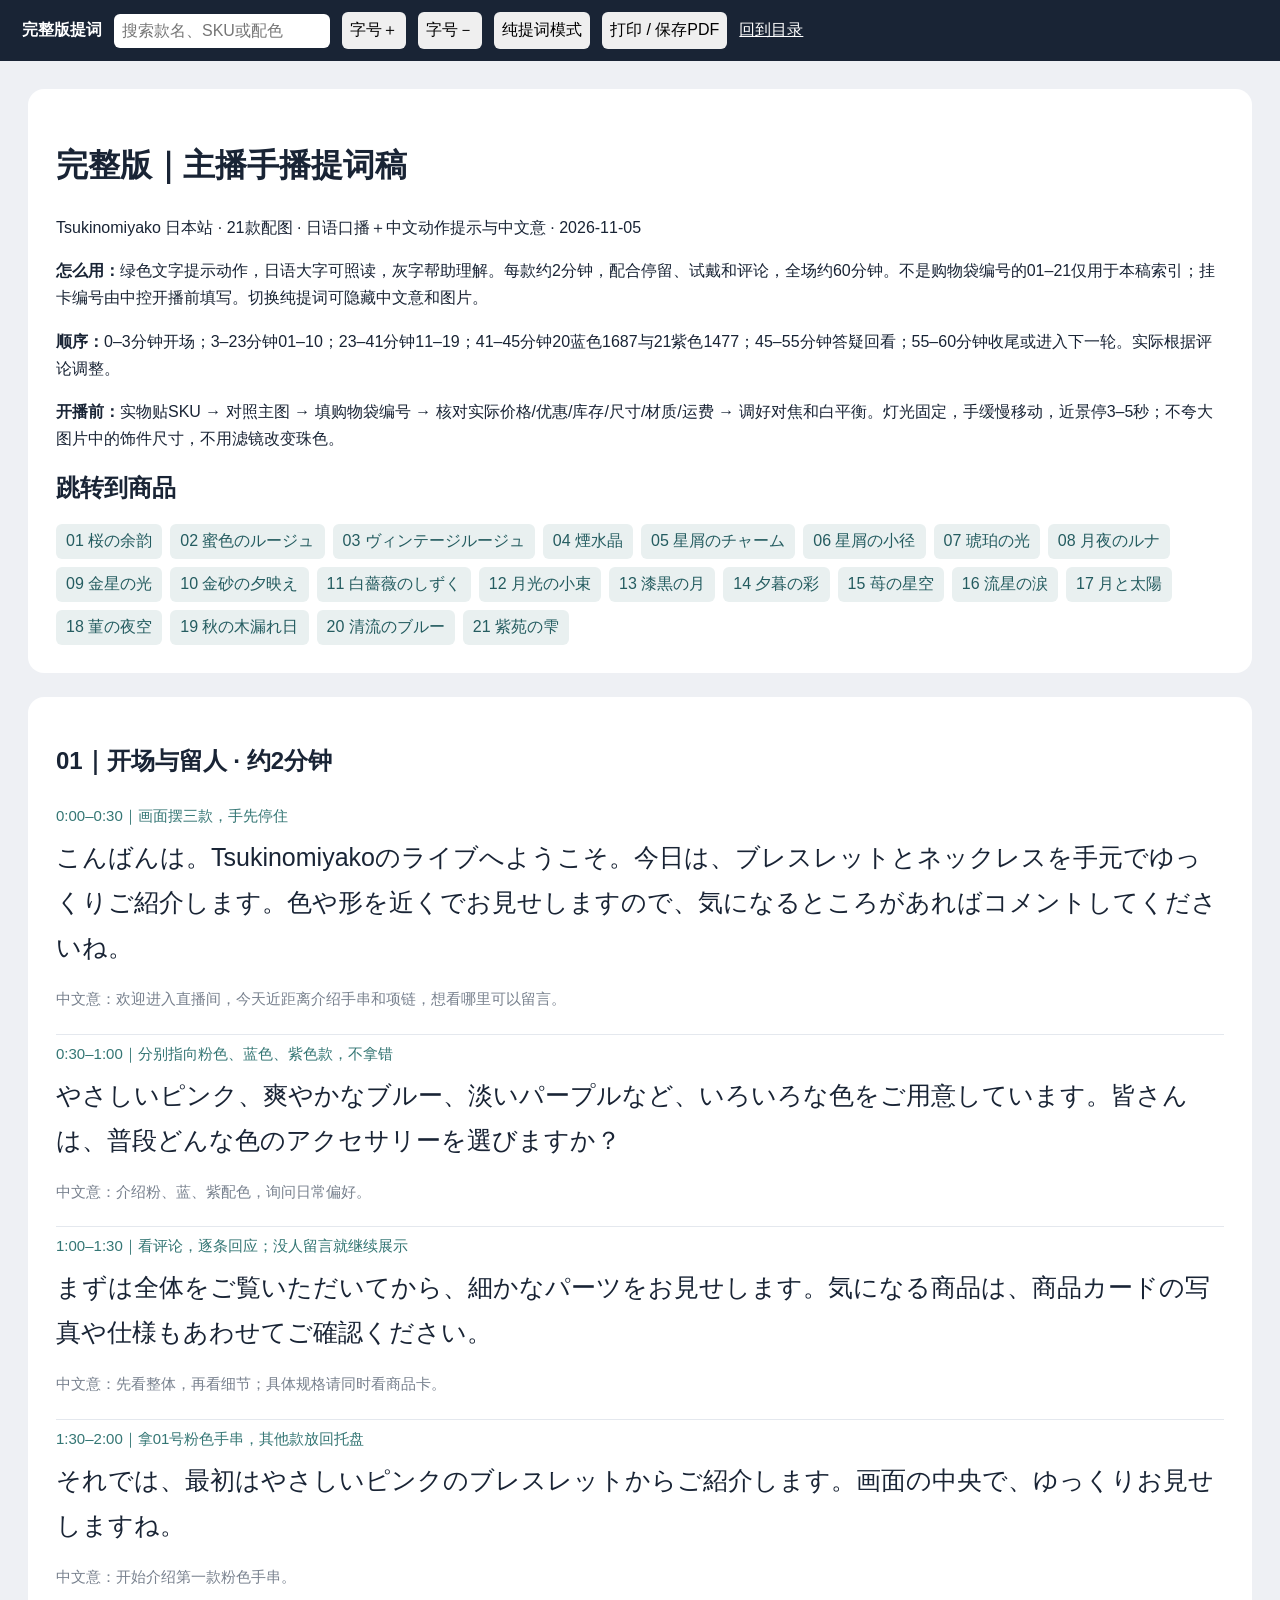
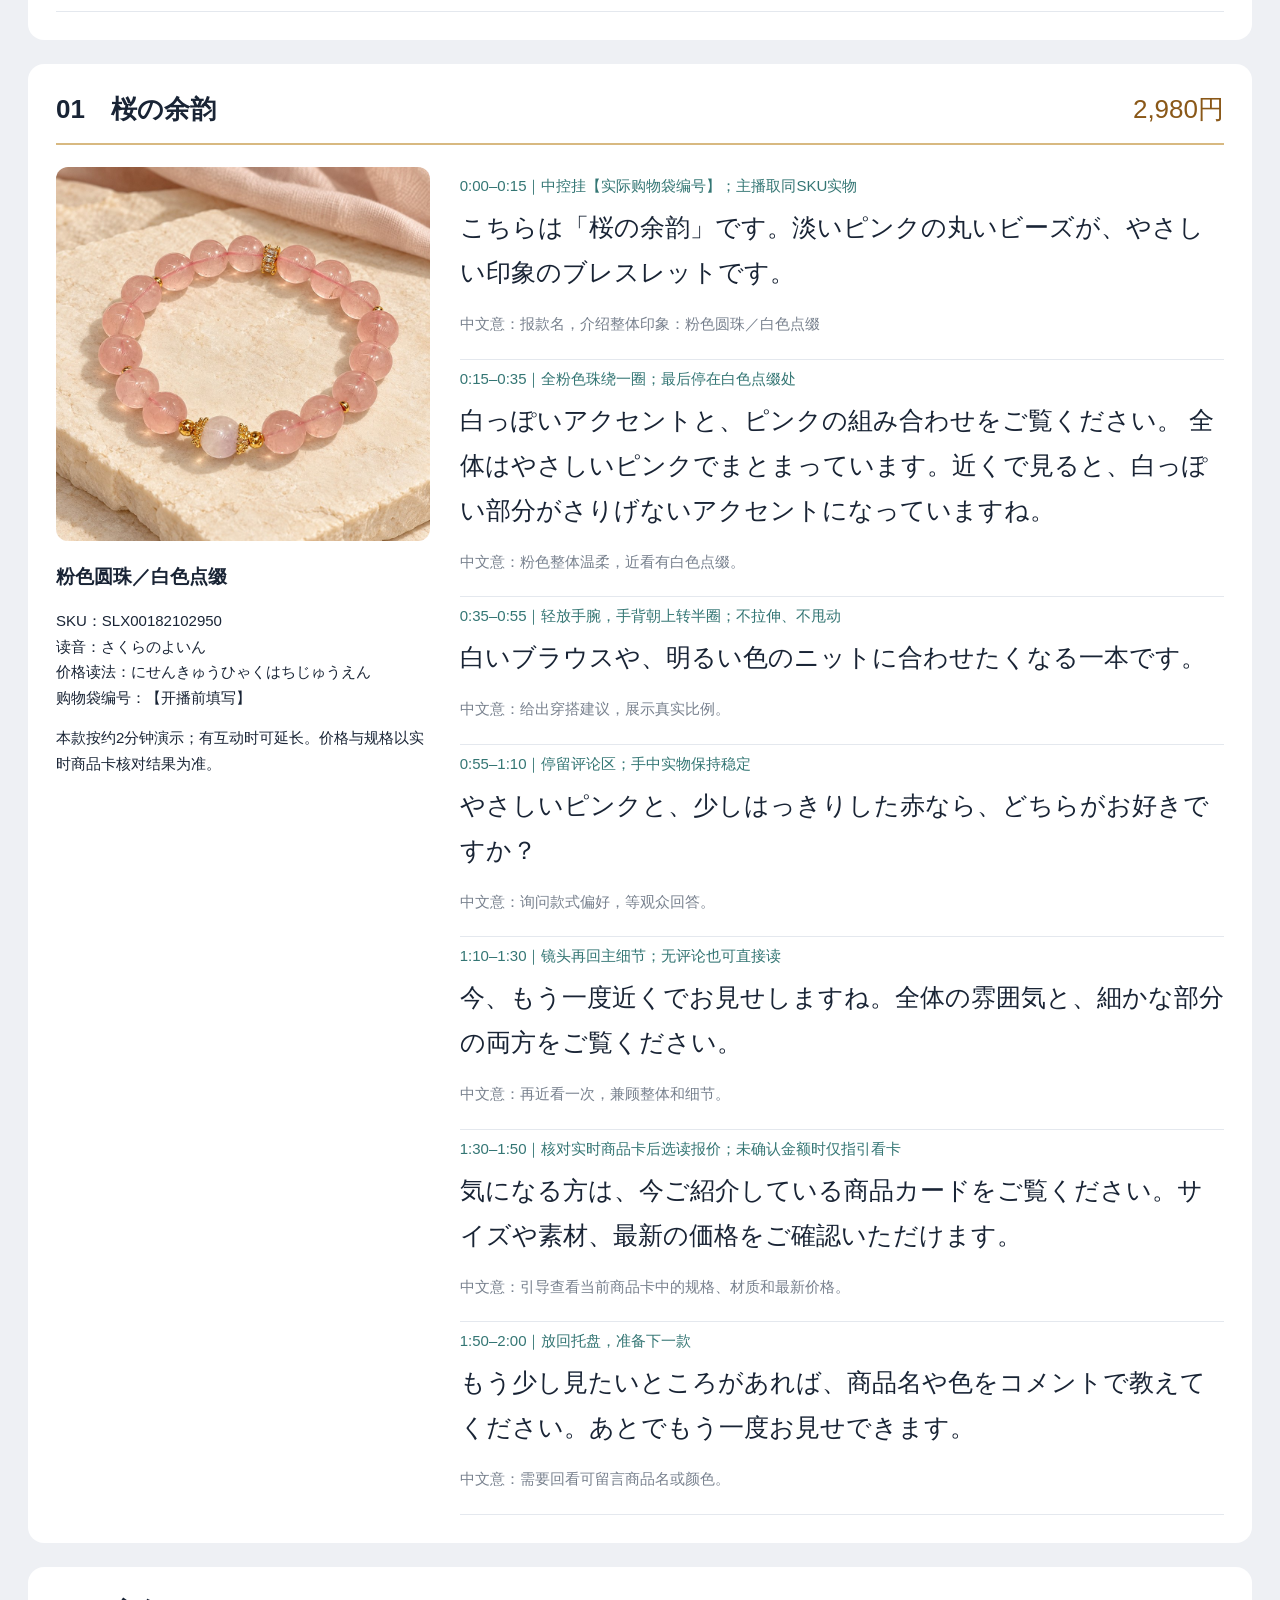
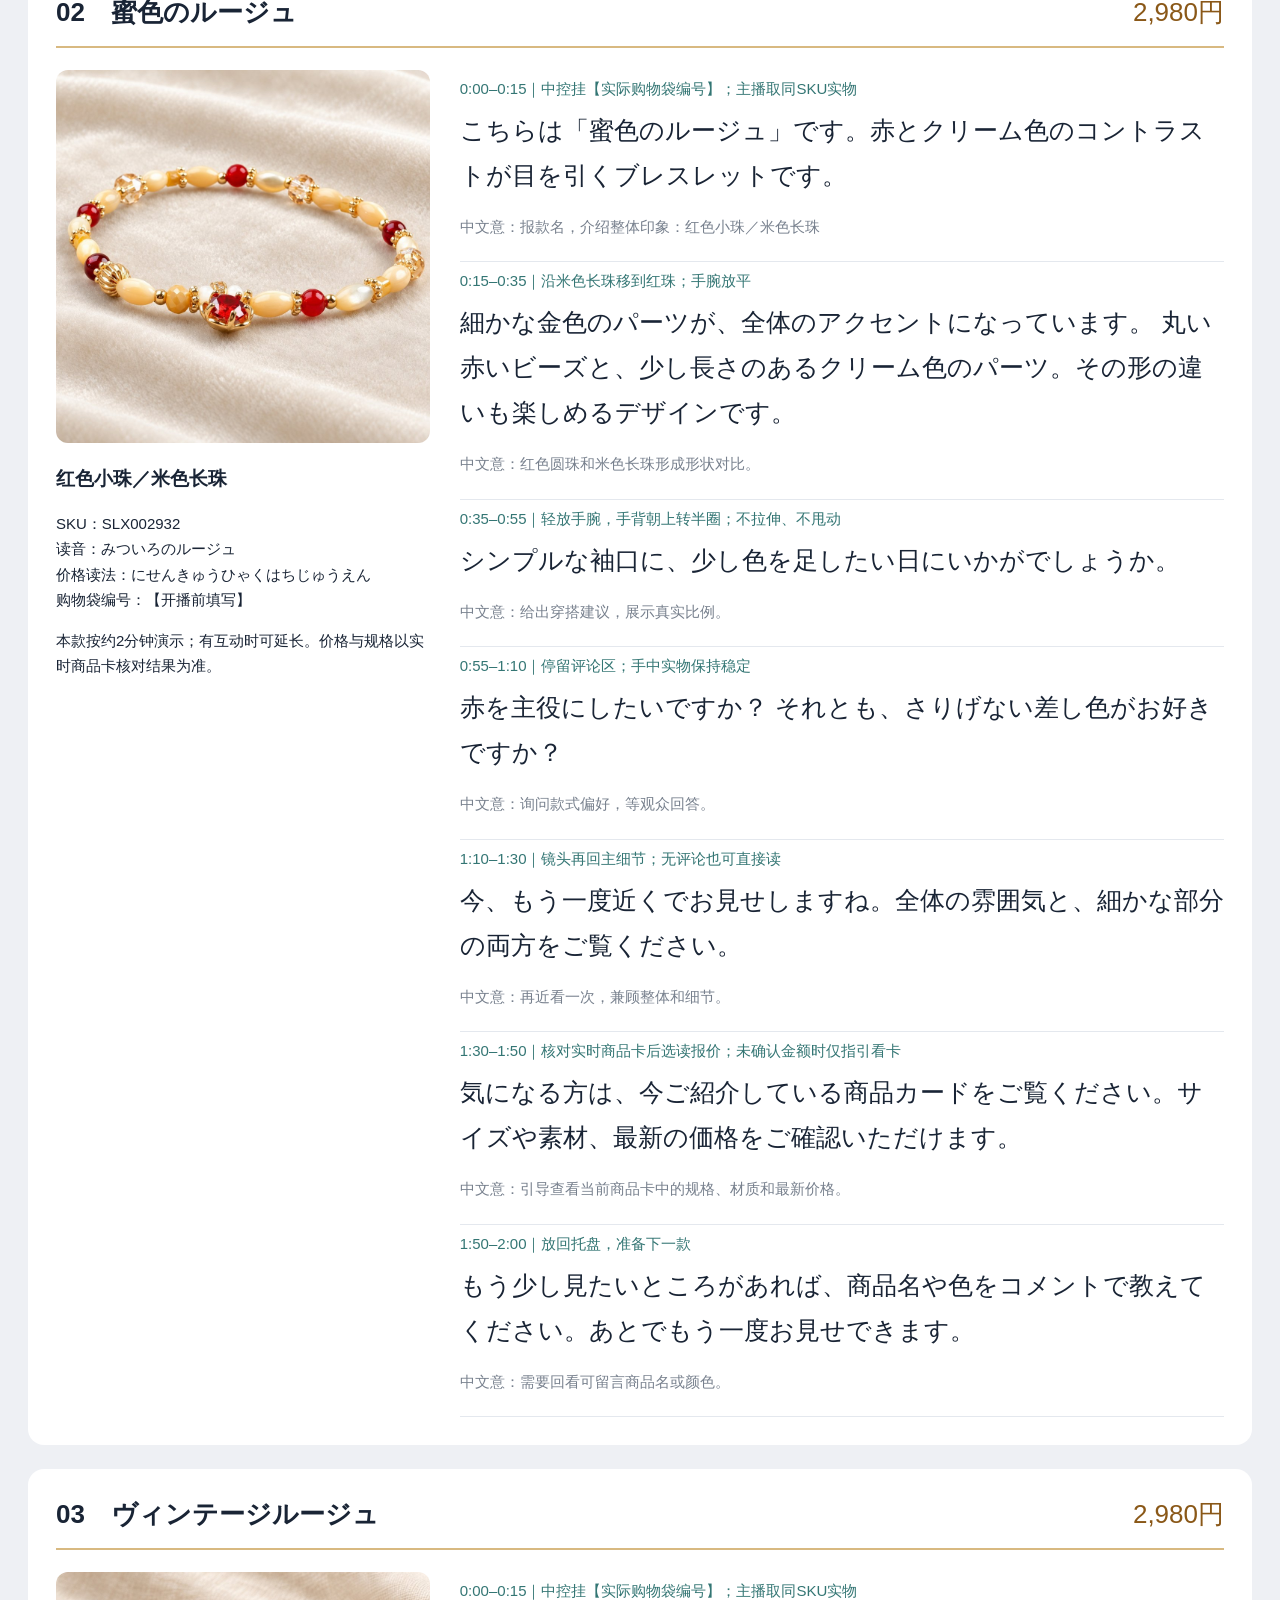
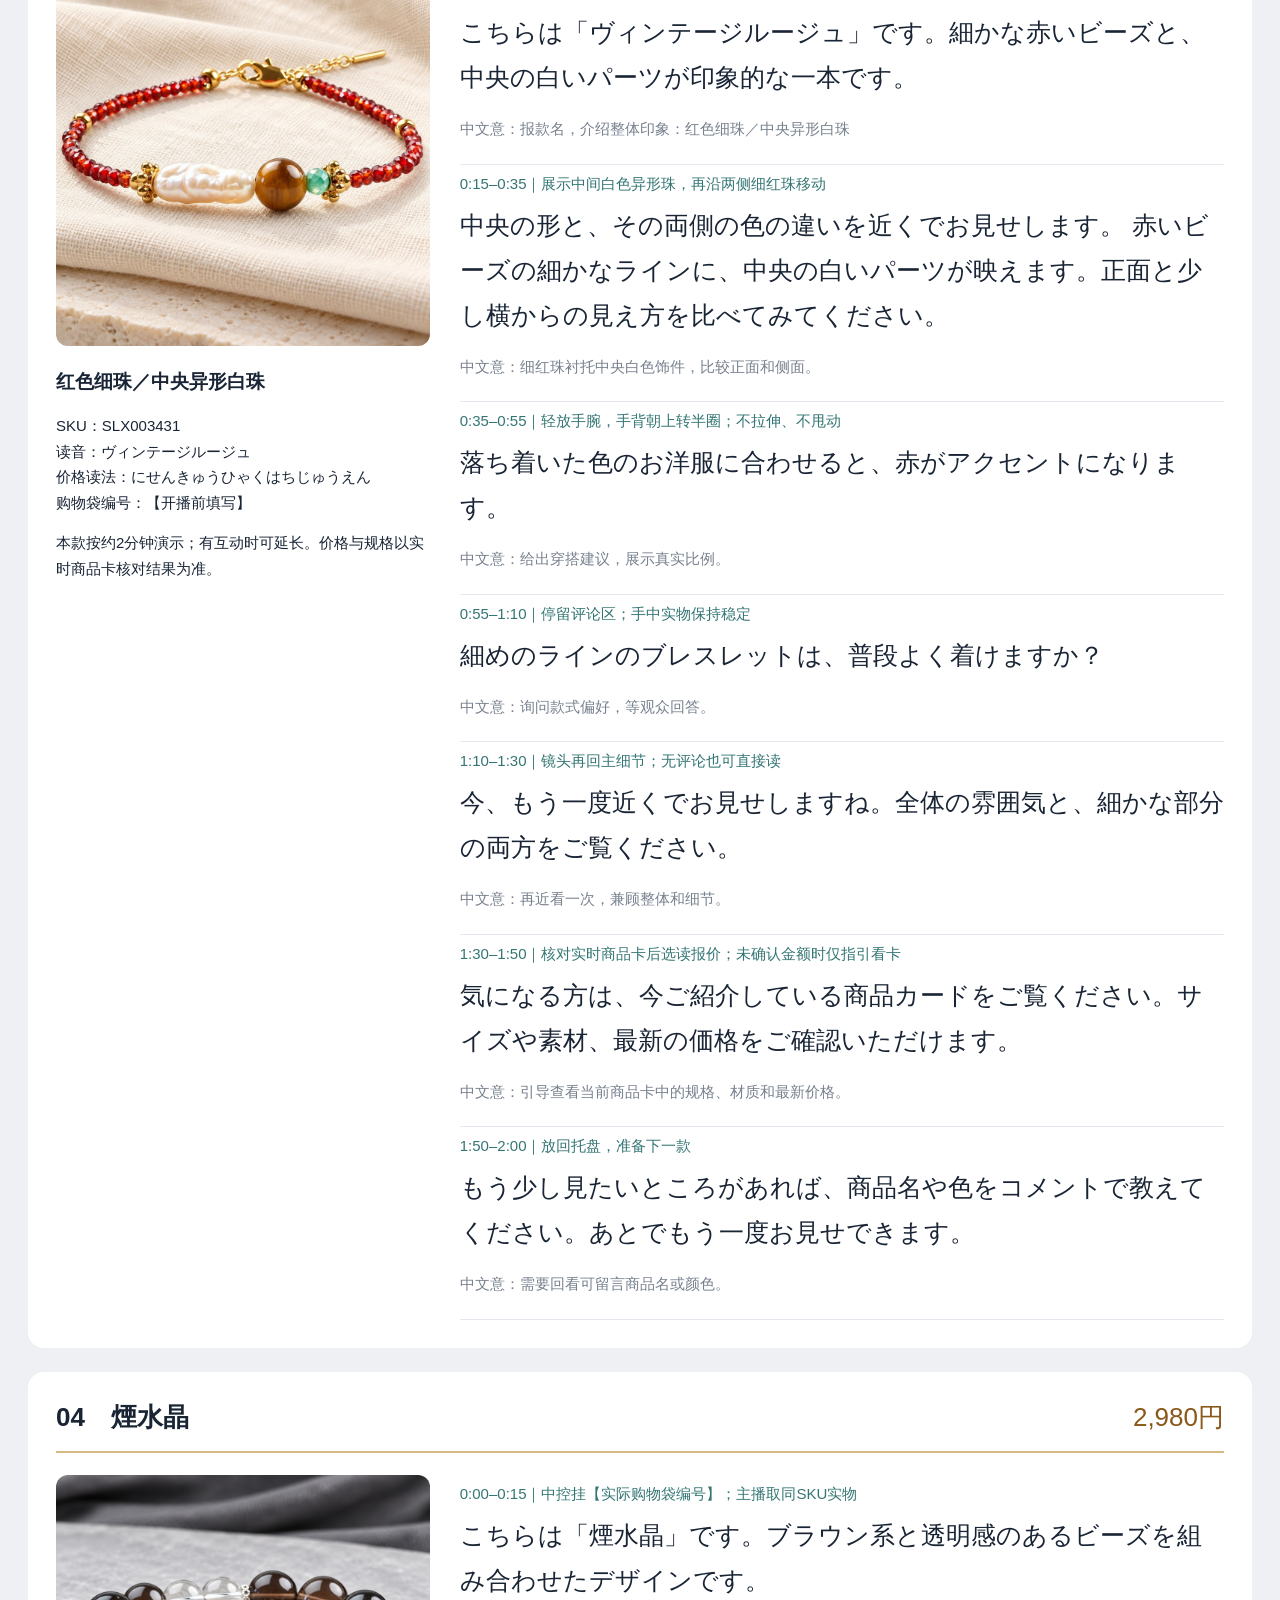
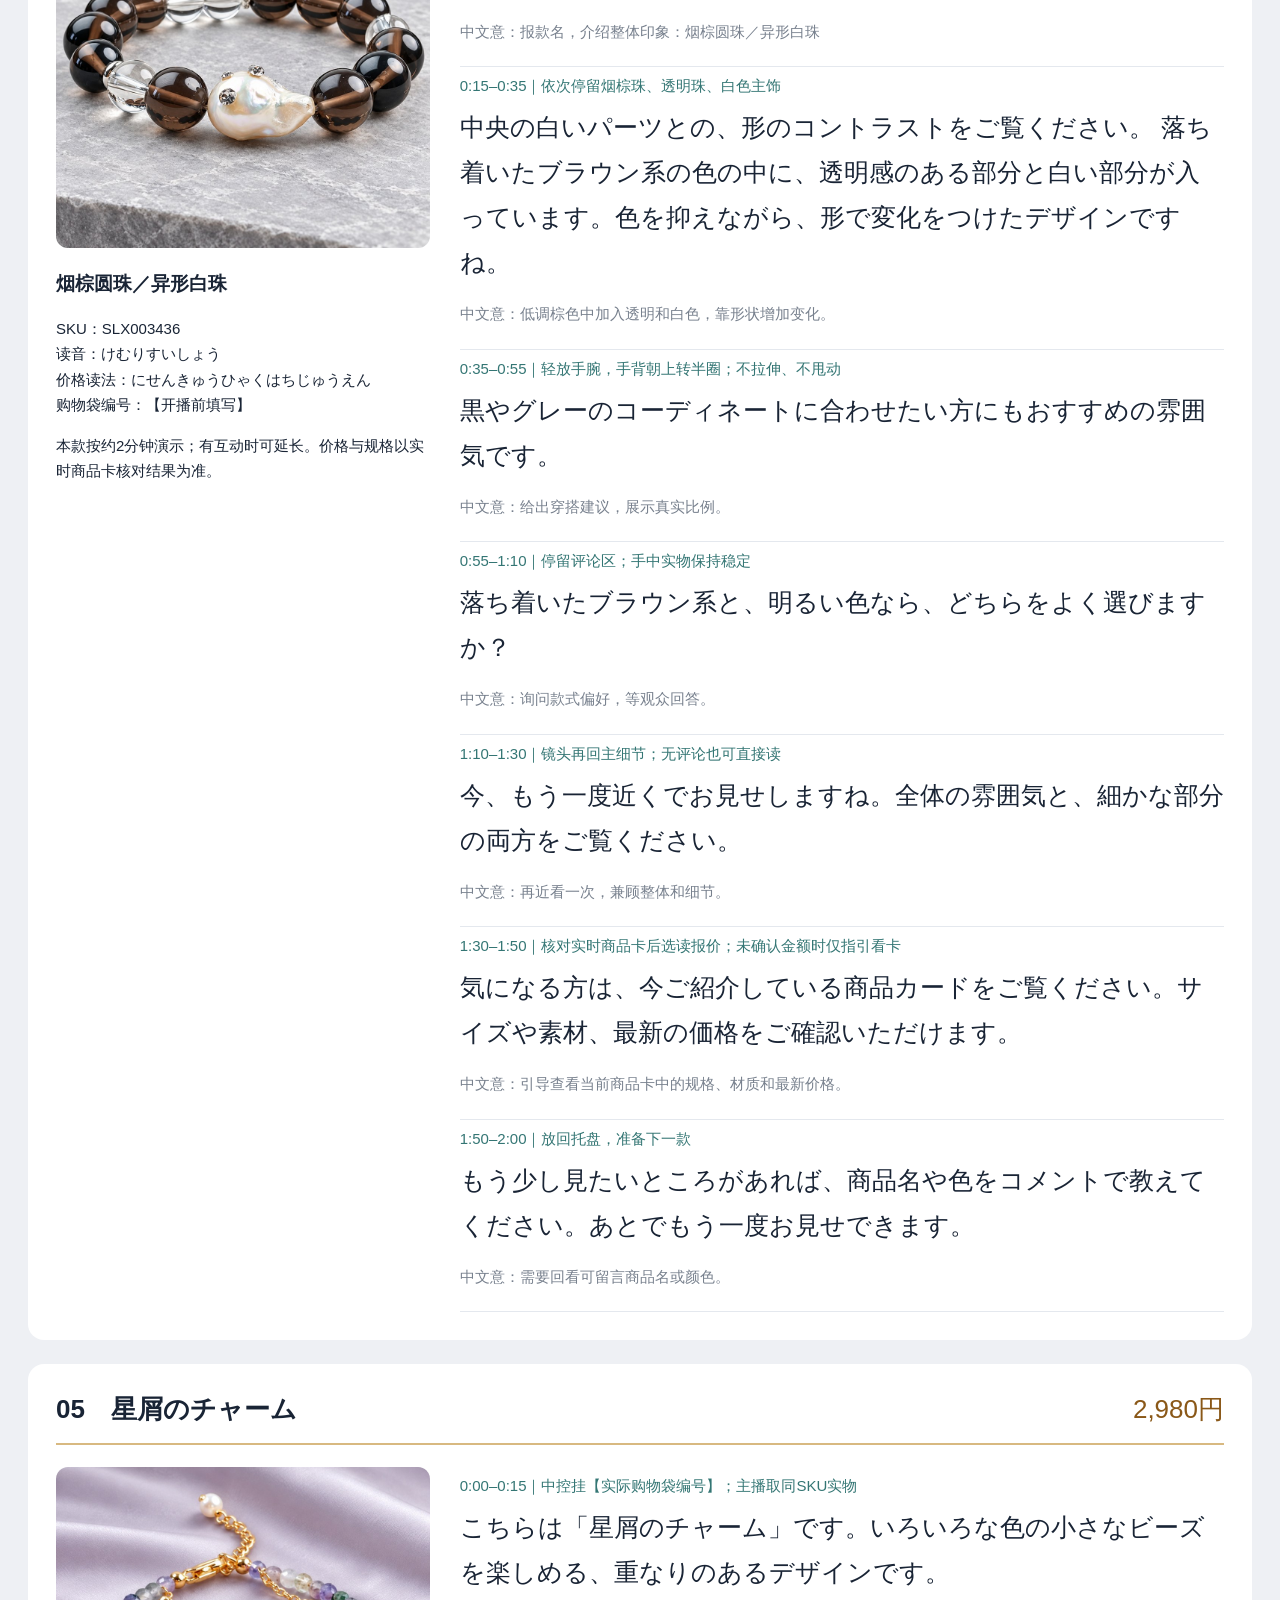
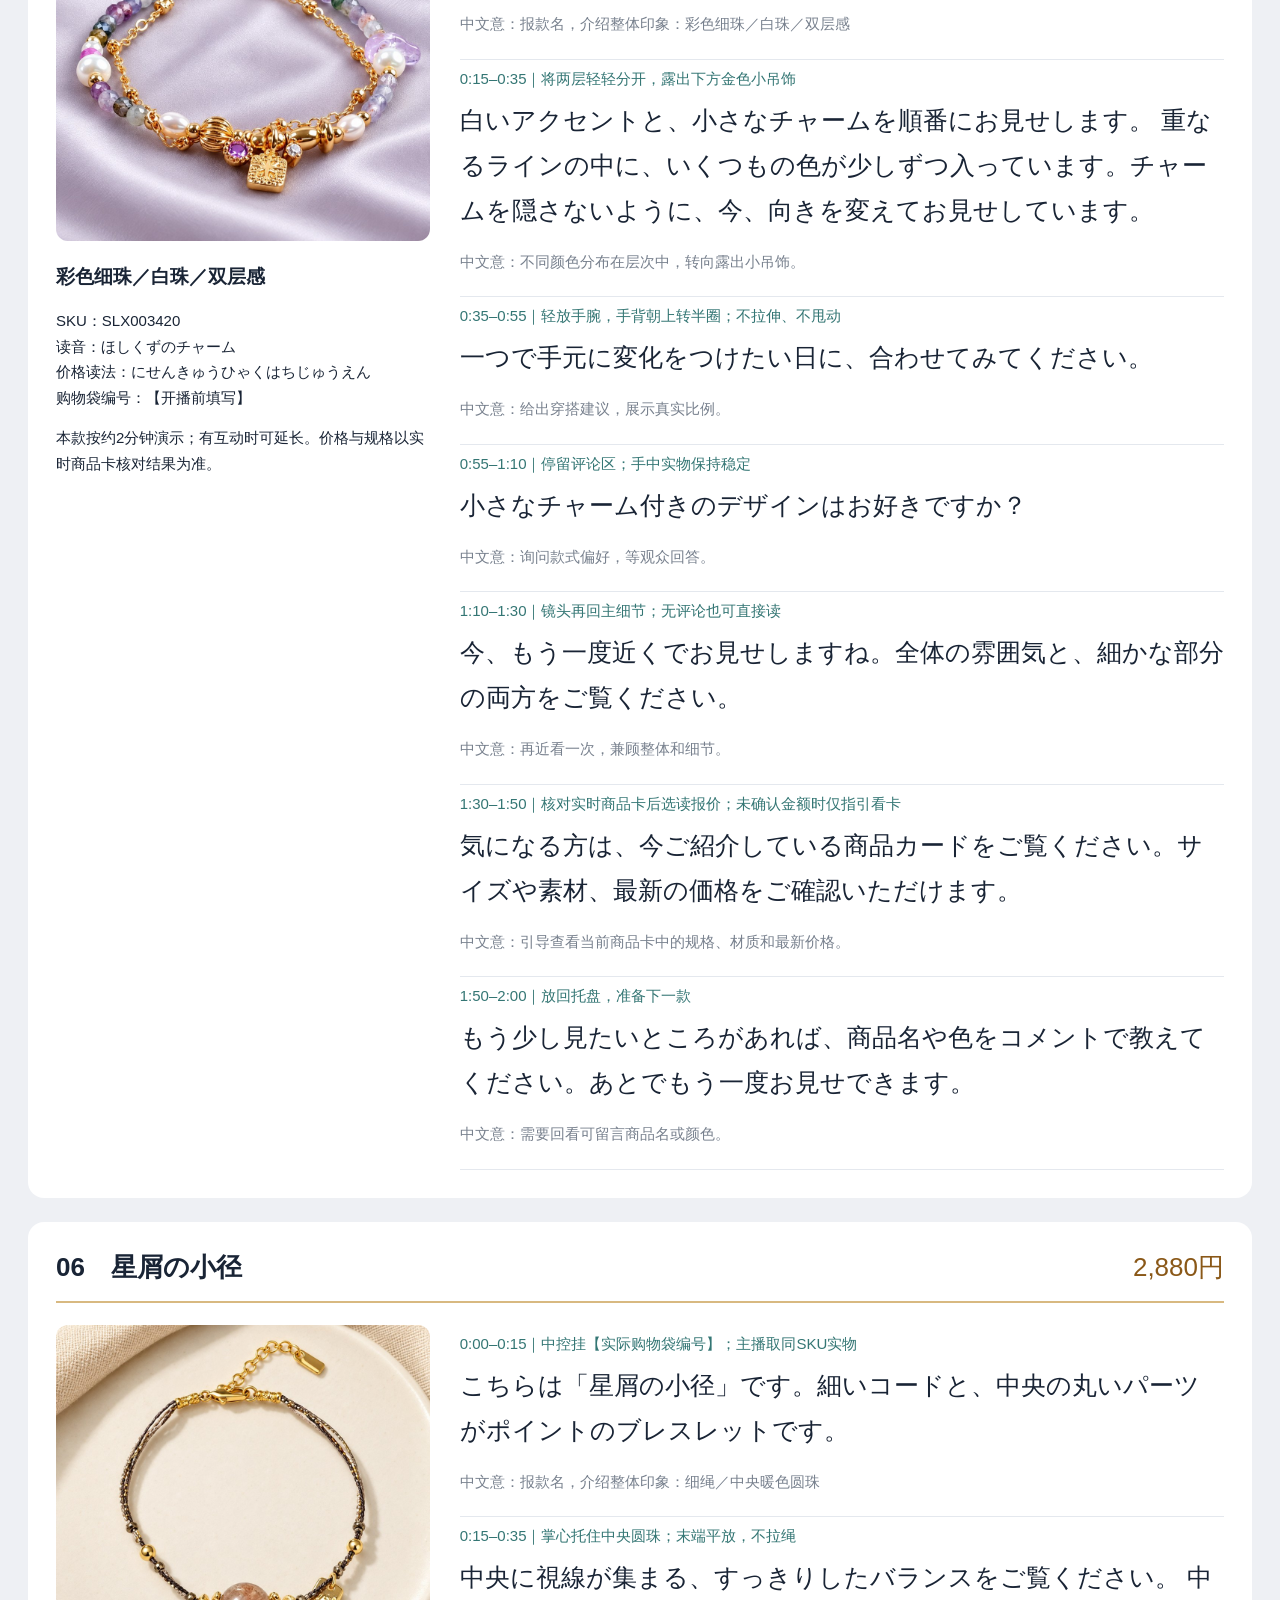
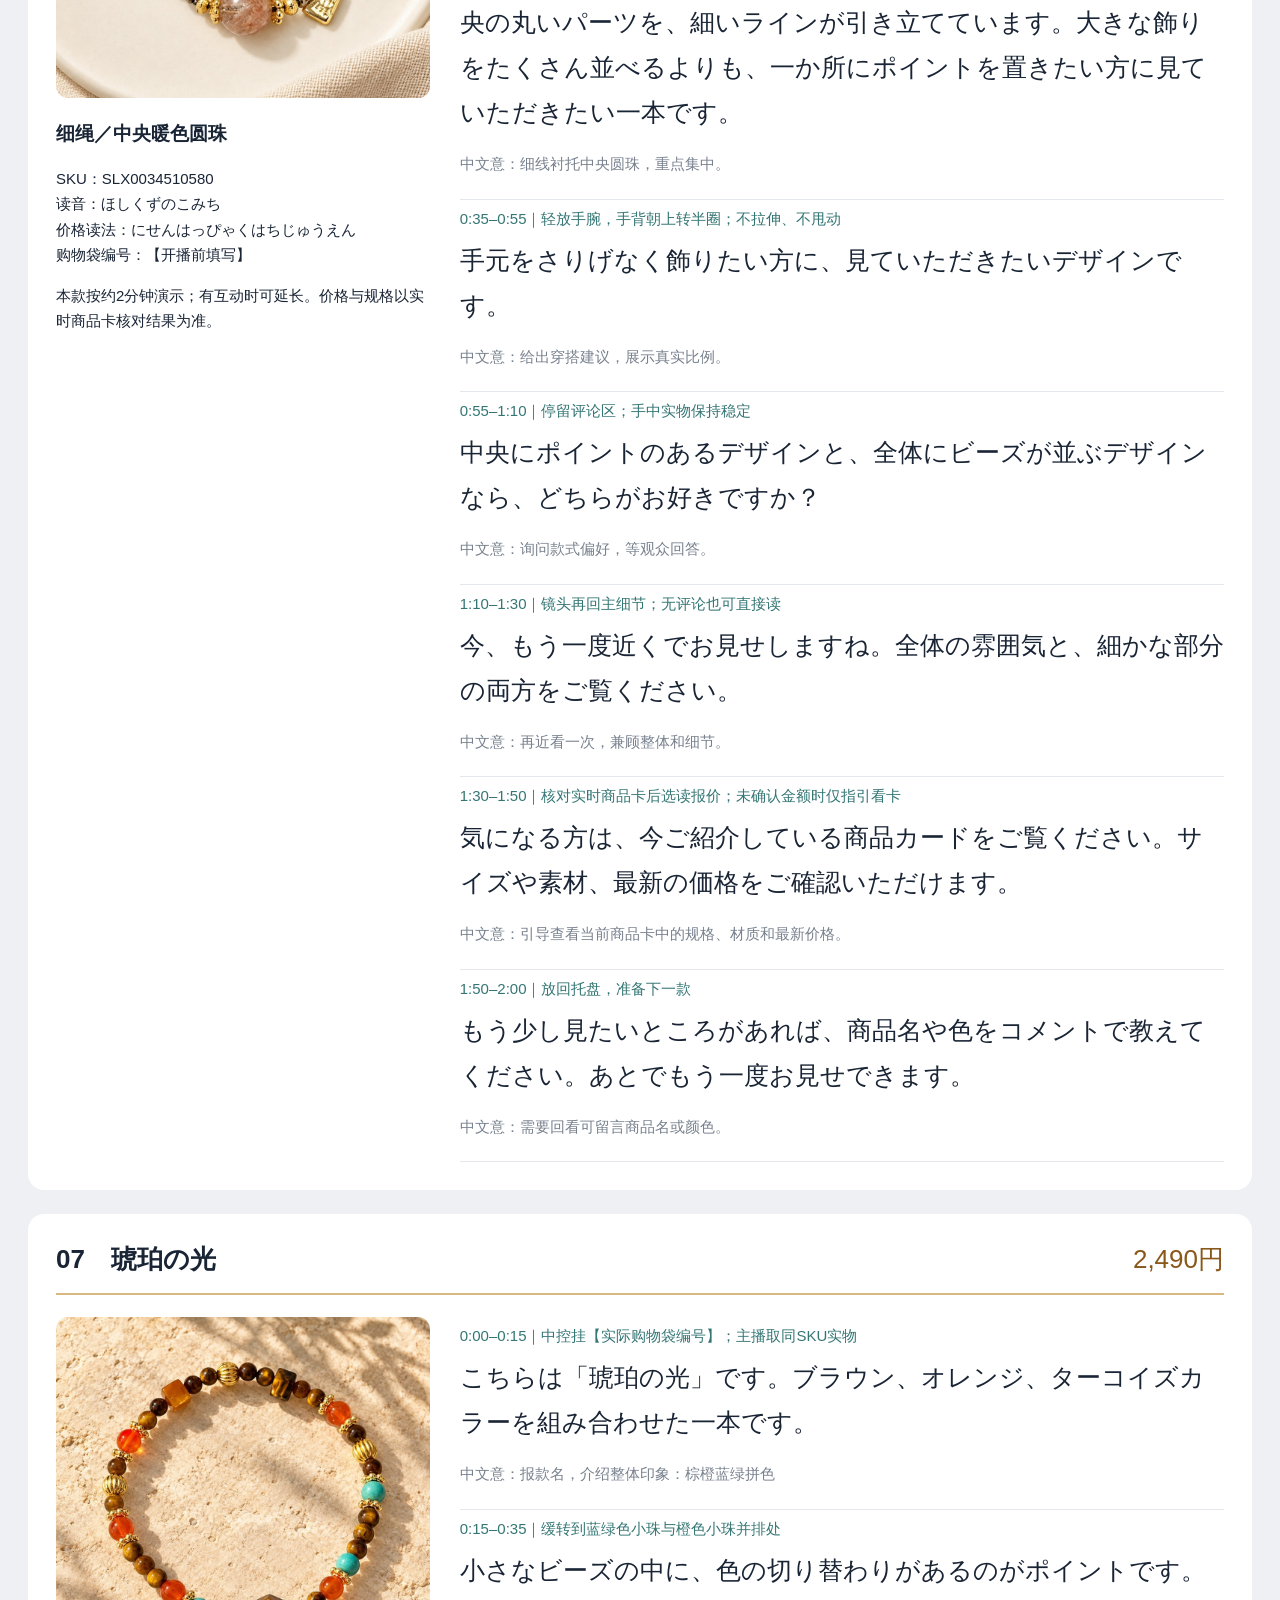
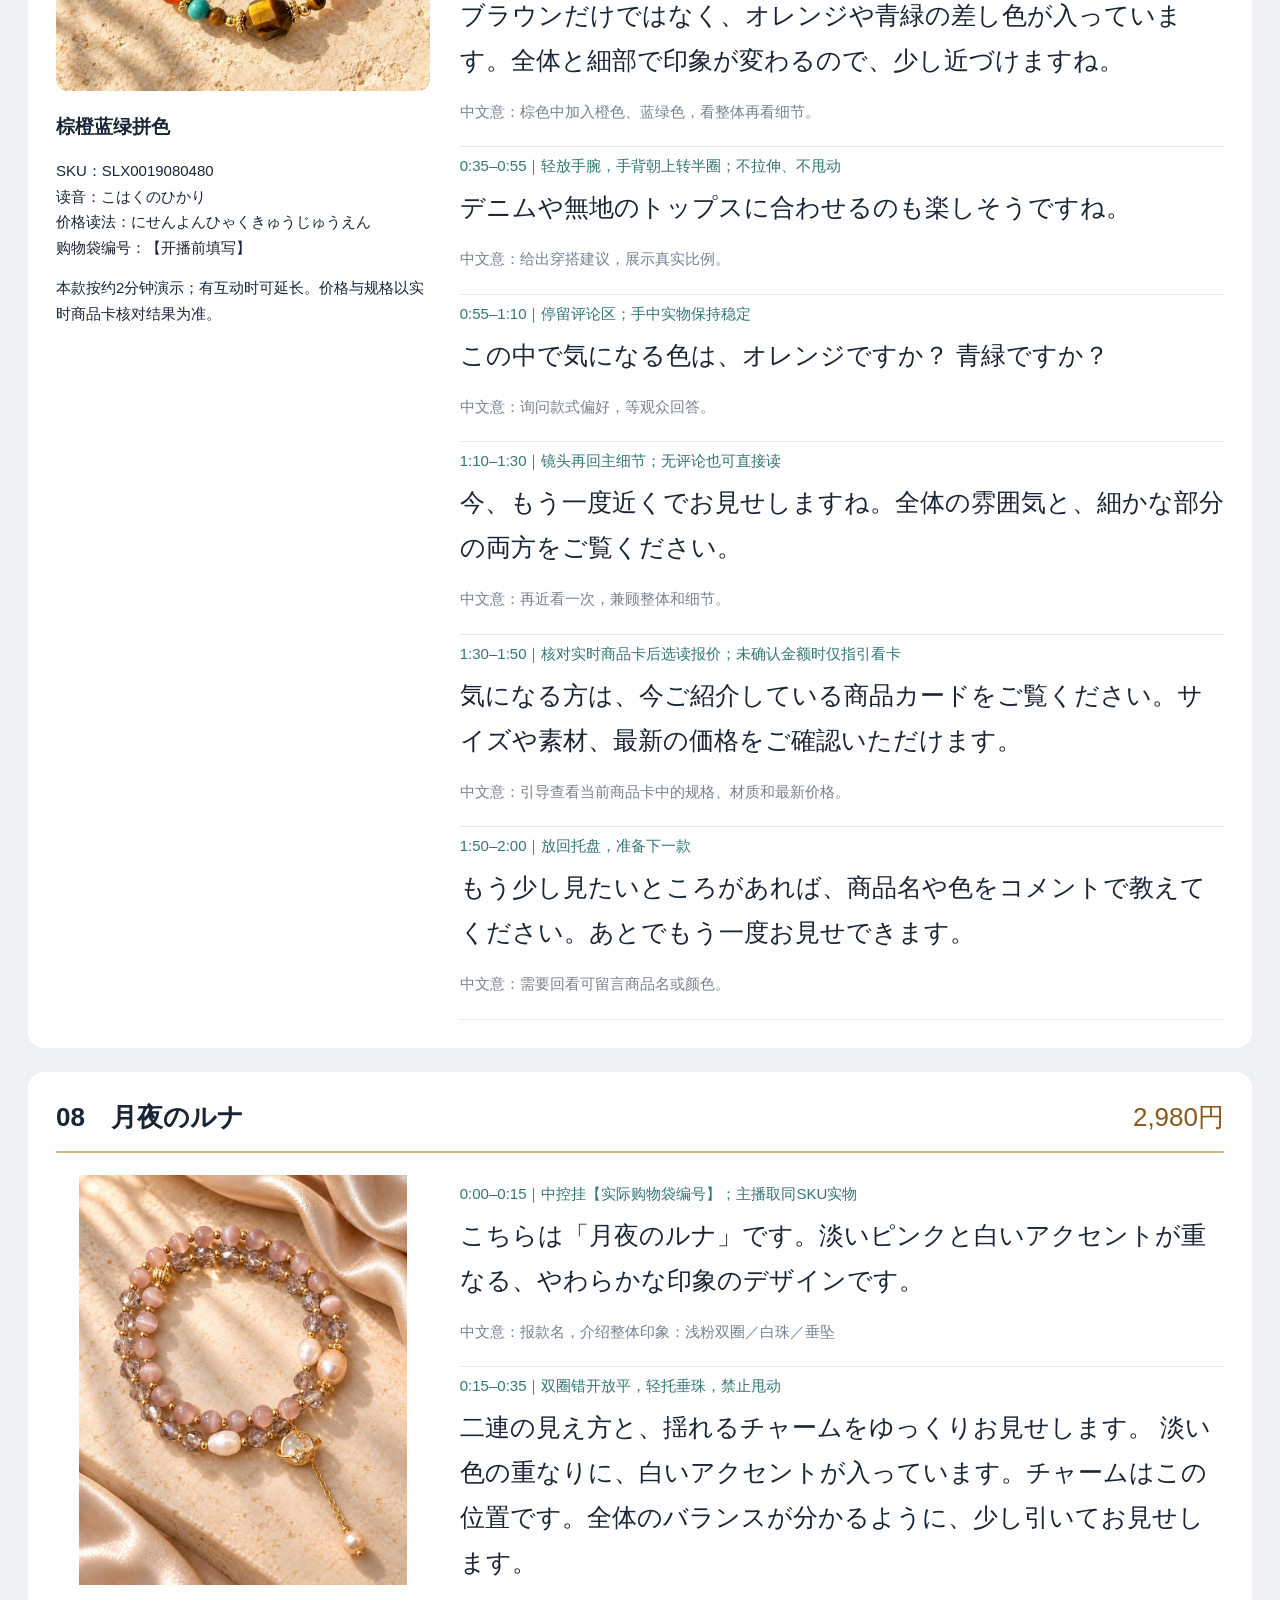
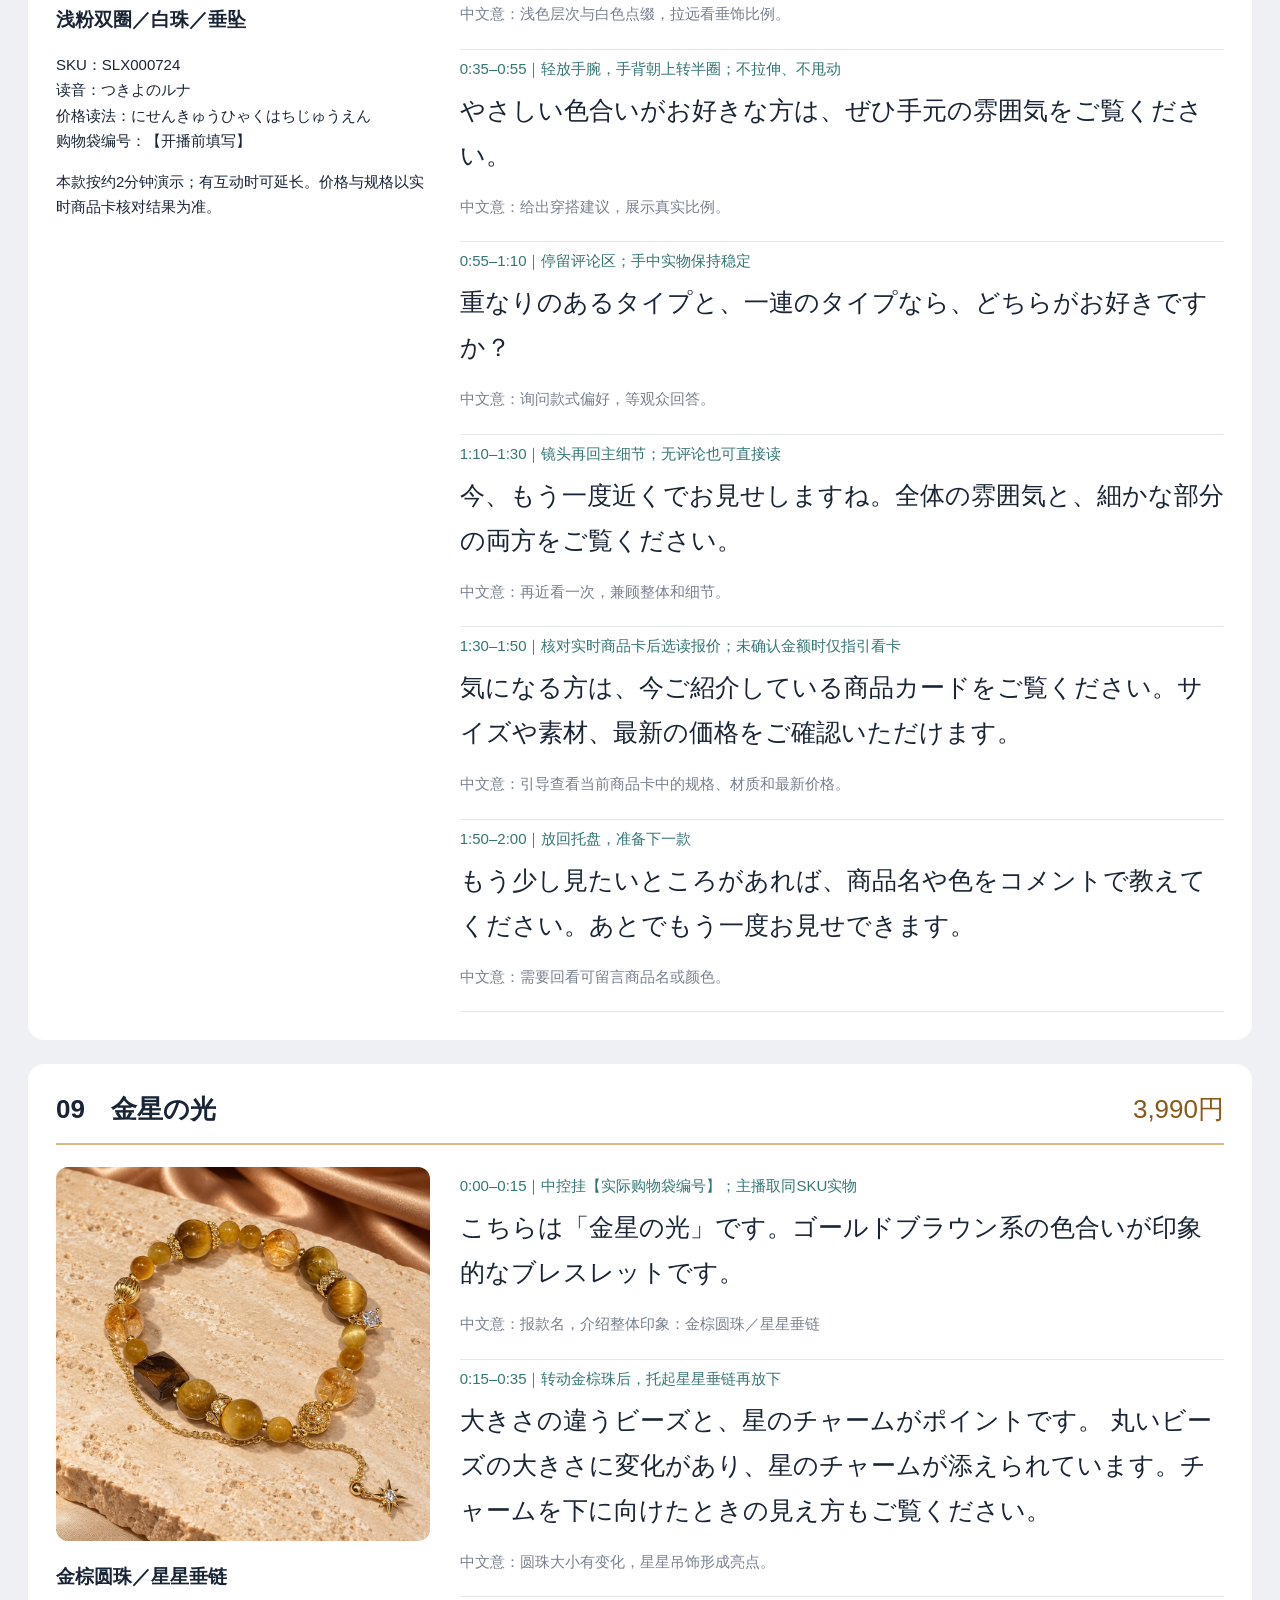
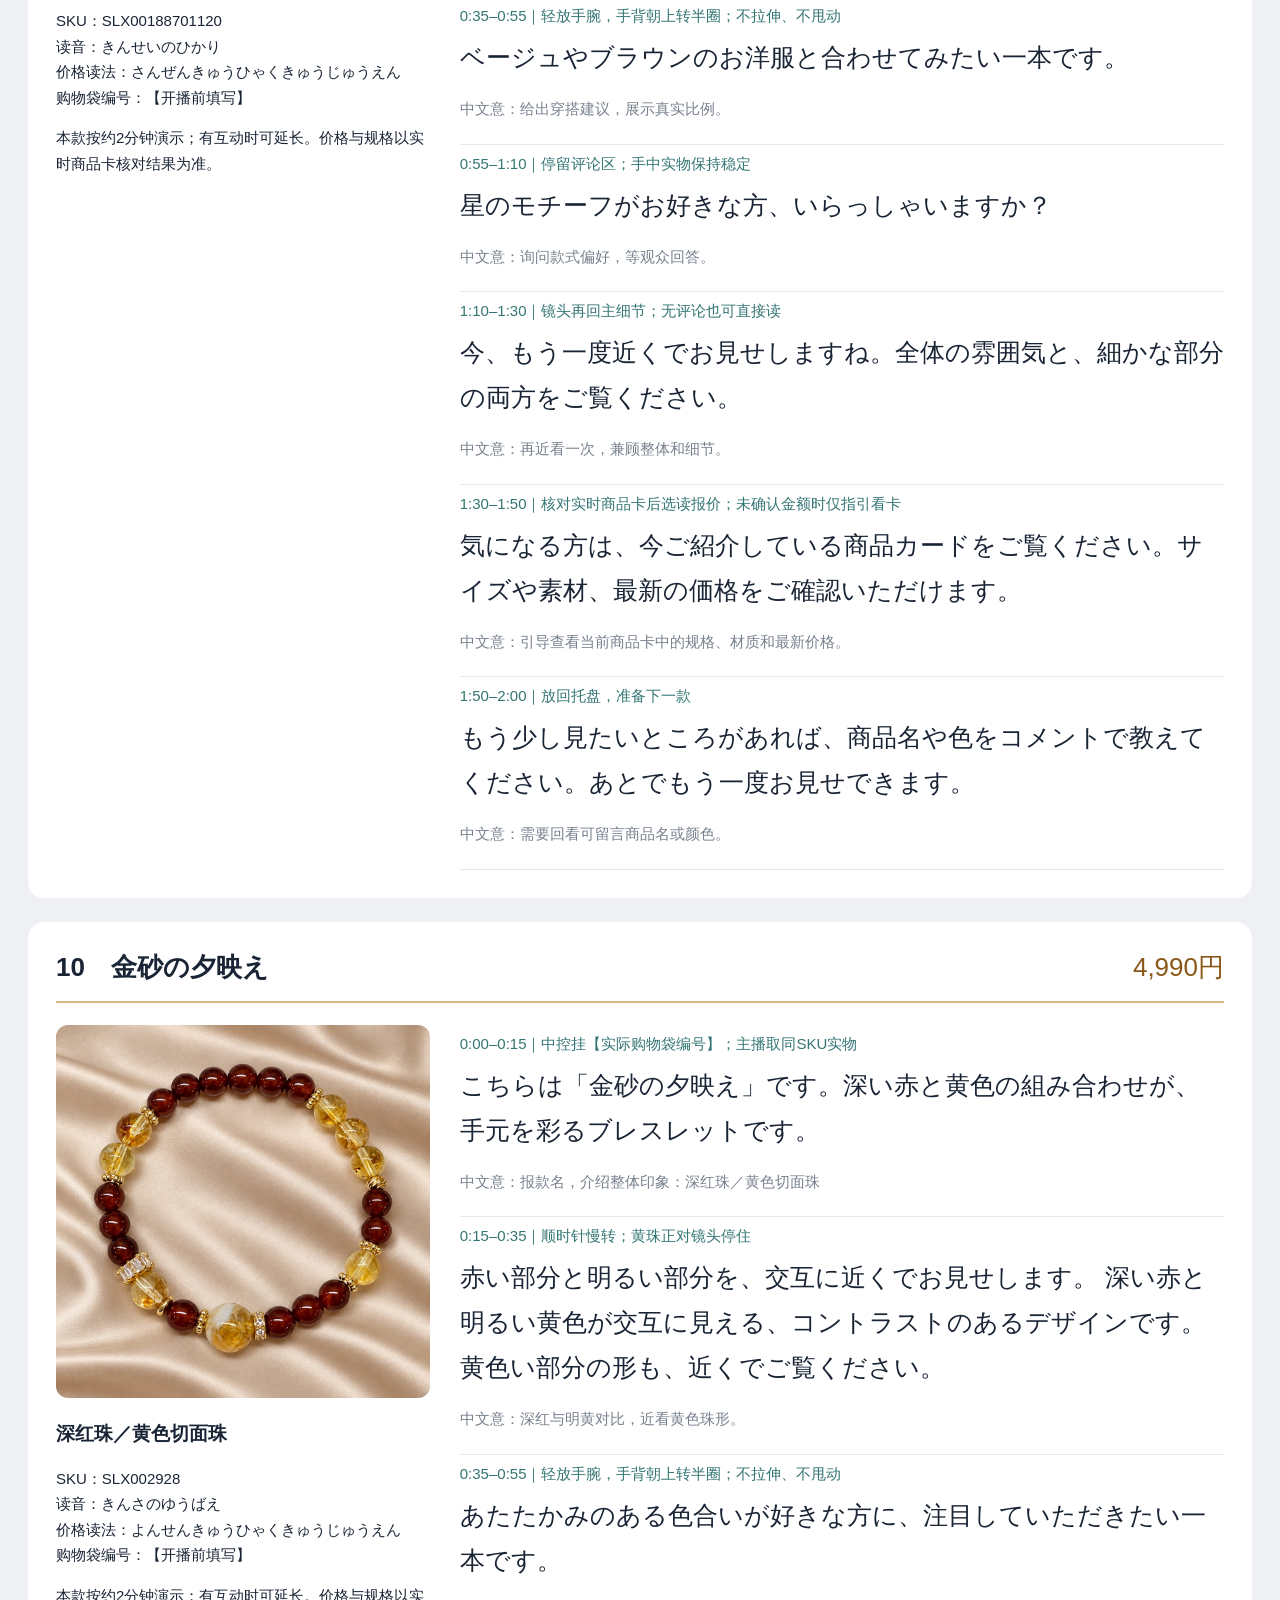
==== index.html @ fcacb20b "Publish complete livestream presenter guide" ====
<!doctype html><html lang="zh-CN"><meta charset="utf-8"><meta name="robots" content="noindex,nofollow"><meta name="viewport" content="width=device-width,initial-scale=1"><title>完整版主播手播提词稿</title><style>
*{box-sizing:border-box}html{scroll-behavior:smooth}body{margin:0;background:#eef0f4;color:#192435;font-family:"Microsoft YaHei",sans-serif}main{max-width:1320px;margin:auto;padding:28px}h1{font-size:32px}p{line-height:1.7}.top,.card{background:white;border-radius:16px;padding:28px;margin:0 0 24px}.card{scroll-margin-top:90px}header{display:flex;justify-content:space-between;gap:20px;border-bottom:2px solid #d8b981;padding-bottom:16px;font-size:26px}header span{white-space:nowrap;color:#8a5818}.layout{display:grid;grid-template-columns:32% 1fr;gap:30px;padding-top:22px}aside img{width:100%;max-height:410px;object-fit:contain;border-radius:12px}aside p{font-size:15px;overflow-wrap:anywhere}.warn{background:#fff1d7;padding:12px;border-radius:8px}.beat{border-bottom:1px solid #e4e8ee;padding:10px 0}.beat small{color:#347674;font-size:15px}.beat p{font-family:"Yu Gothic","Meiryo",sans-serif;font-size:var(--size,25px);line-height:1.8;margin:9px 0 16px}.toolbar{position:sticky;top:0;z-index:2;background:#192435;color:white;padding:12px 22px;display:flex;gap:12px;align-items:center;flex-wrap:wrap}input,button,select{font-size:16px;padding:8px;border:0;border-radius:6px}nav{display:flex;gap:8px;flex-wrap:wrap}nav a{background:#e9f0f0;color:#245c60;padding:7px 10px;text-decoration:none;border-radius:6px}.missing{background:#fff1d7;padding:70px 20px;text-align:center;font-size:24px}.hide{display:none}.focus aside{display:none}.focus .layout{grid-template-columns:1fr}.focus .beat small{font-size:17px}@media(max-width:750px){main{padding:12px}.layout{grid-template-columns:1fr}aside img{max-height:260px}header{font-size:21px}.top,.card{padding:18px}}@media print{.toolbar,nav{display:none}.card{break-before:page;border-radius:0;padding:0}.layout{grid-template-columns:30% 1fr}.beat p{font-size:16px}.beat small{font-size:11px}body{background:white}.top{break-after:page}.card{break-inside:avoid}main{padding:0}.warn{font-size:11px}header{font-size:22px}}
 .cn{font-size:15px;color:#78818e;line-height:1.7;margin:0 0 12px}.focus .cn{display:none}.focus .beat small{font-size:16px}.card{scroll-margin-top:100px}@media print{.card{break-inside:auto}.beat{break-inside:avoid}.cn{font-size:10px}aside img{max-height:260px}}</style><div class="toolbar"><strong>完整版提词</strong><input id="find" placeholder="搜索款名、SKU或配色"><button onclick="resize(2)">字号＋</button><button onclick="resize(-2)">字号－</button><button onclick="document.body.classList.toggle('focus')">纯提词模式</button><button onclick="window.print()">打印 / 保存PDF</button><a href="#intro" style="color:white">回到目录</a></div><main><section class="top" id="intro"><h1>完整版｜主播手播提词稿</h1><p>Tsukinomiyako 日本站 · 21款配图 · 日语口播＋中文动作提示与中文意 · 2026-11-05</p><p><b>怎么用：</b>绿色文字提示动作，日语大字可照读，灰字帮助理解。每款约2分钟，配合停留、试戴和评论，全场约60分钟。不是购物袋编号的01–21仅用于本稿索引；挂卡编号由中控开播前填写。切换纯提词可隐藏中文意和图片。</p><p><b>顺序：</b>0–3分钟开场；3–23分钟01–10；23–41分钟11–19；41–45分钟20蓝色1687与21紫色1477；45–55分钟答疑回看；55–60分钟收尾或进入下一轮。实际根据评论调整。</p><p><b>开播前：</b>实物贴SKU → 对照主图 → 填购物袋编号 → 核对实际价格/优惠/库存/尺寸/材质/运费 → 调好对焦和白平衡。灯光固定，手缓慢移动，近景停3–5秒；不夸大图片中的饰件尺寸，不用滤镜改变珠色。</p><h2>跳转到商品</h2><nav><a href="#p1">01 桜の余韵</a><a href="#p2">02 蜜色のルージュ</a><a href="#p3">03 ヴィンテージルージュ</a><a href="#p4">04 煙水晶</a><a href="#p5">05 星屑のチャーム</a><a href="#p6">06 星屑の小径</a><a href="#p7">07 琥珀の光</a><a href="#p8">08 月夜のルナ</a><a href="#p9">09 金星の光</a><a href="#p10">10 金砂の夕映え</a><a href="#p11">11 白薔薇のしずく</a><a href="#p12">12 月光の小束</a><a href="#p13">13 漆黒の月</a><a href="#p14">14 夕暮の彩</a><a href="#p15">15 苺の星空</a><a href="#p16">16 流星の涙</a><a href="#p17">17 月と太陽</a><a href="#p18">18 菫の夜空</a><a href="#p19">19 秋の木漏れ日</a><a href="#p20">20 清流のブルー</a><a href="#p21">21 紫苑の雫</a></nav></section><section class="top"><h2>01｜开场与留人 · 约2分钟</h2><div class="beat"><small>0:00–0:30｜画面摆三款，手先停住</small><p lang="ja">こんばんは。Tsukinomiyakoのライブへようこそ。今日は、ブレスレットとネックレスを手元でゆっくりご紹介します。色や形を近くでお見せしますので、気になるところがあればコメントしてくださいね。</p><div class="cn">中文意：欢迎进入直播间，今天近距离介绍手串和项链，想看哪里可以留言。</div></div><div class="beat"><small>0:30–1:00｜分别指向粉色、蓝色、紫色款，不拿错</small><p lang="ja">やさしいピンク、爽やかなブルー、淡いパープルなど、いろいろな色をご用意しています。皆さんは、普段どんな色のアクセサリーを選びますか？</p><div class="cn">中文意：介绍粉、蓝、紫配色，询问日常偏好。</div></div><div class="beat"><small>1:00–1:30｜看评论，逐条回应；没人留言就继续展示</small><p lang="ja">まずは全体をご覧いただいてから、細かなパーツをお見せします。気になる商品は、商品カードの写真や仕様もあわせてご確認ください。</p><div class="cn">中文意：先看整体，再看细节；具体规格请同时看商品卡。</div></div><div class="beat"><small>1:30–2:00｜拿01号粉色手串，其他款放回托盘</small><p lang="ja">それでは、最初はやさしいピンクのブレスレットからご紹介します。画面の中央で、ゆっくりお見せしますね。</p><div class="cn">中文意：开始介绍第一款粉色手串。</div></div></section><section class="card" id="p1" data-key="SLX00182102950桜の余韵粉色圆珠／白色点缀"><header><b>01　桜の余韵</b><span>2,980円</span></header><div class="layout"><aside><img src="[data-uri]" alt="粉色圆珠／白色点缀"><h3>粉色圆珠／白色点缀</h3><p>SKU：SLX00182102950<br>读音：さくらのよいん<br>价格读法：にせんきゅうひゃくはちじゅうえん<br>购物袋编号：【开播前填写】</p><p>本款按约2分钟演示；有互动时可延长。价格与规格以实时商品卡核对结果为准。</p></aside><article><div class="beat"><small>0:00–0:15｜中控挂【实际购物袋编号】；主播取同SKU实物</small><p lang="ja">こちらは「桜の余韵」です。淡いピンクの丸いビーズが、やさしい印象のブレスレットです。</p><div class="cn">中文意：报款名，介绍整体印象：粉色圆珠／白色点缀</div></div><div class="beat"><small>0:15–0:35｜全粉色珠绕一圈；最后停在白色点缀处</small><p lang="ja">白っぽいアクセントと、ピンクの組み合わせをご覧ください。 全体はやさしいピンクでまとまっています。近くで見ると、白っぽい部分がさりげないアクセントになっていますね。</p><div class="cn">中文意：粉色整体温柔，近看有白色点缀。</div></div><div class="beat"><small>0:35–0:55｜轻放手腕，手背朝上转半圈；不拉伸、不甩动</small><p lang="ja">白いブラウスや、明るい色のニットに合わせたくなる一本です。</p><div class="cn">中文意：给出穿搭建议，展示真实比例。</div></div><div class="beat"><small>0:55–1:10｜停留评论区；手中实物保持稳定</small><p lang="ja">やさしいピンクと、少しはっきりした赤なら、どちらがお好きですか？</p><div class="cn">中文意：询问款式偏好，等观众回答。</div></div><div class="beat"><small>1:10–1:30｜镜头再回主细节；无评论也可直接读</small><p lang="ja">今、もう一度近くでお見せしますね。全体の雰囲気と、細かな部分の両方をご覧ください。</p><div class="cn">中文意：再近看一次，兼顾整体和细节。</div></div><div class="beat"><small>1:30–1:50｜核对实时商品卡后选读报价；未确认金额时仅指引看卡</small><p lang="ja">気になる方は、今ご紹介している商品カードをご覧ください。サイズや素材、最新の価格をご確認いただけます。</p><div class="cn">中文意：引导查看当前商品卡中的规格、材质和最新价格。</div></div><div class="beat"><small>1:50–2:00｜放回托盘，准备下一款</small><p lang="ja">もう少し見たいところがあれば、商品名や色をコメントで教えてください。あとでもう一度お見せできます。</p><div class="cn">中文意：需要回看可留言商品名或颜色。</div></div></article></div></section><section class="card" id="p2" data-key="SLX002932蜜色のルージュ红色小珠／米色长珠"><header><b>02　蜜色のルージュ</b><span>2,980円</span></header><div class="layout"><aside><img src="[data-uri]" alt="红色小珠／米色长珠"><h3>红色小珠／米色长珠</h3><p>SKU：SLX002932<br>读音：みついろのルージュ<br>价格读法：にせんきゅうひゃくはちじゅうえん<br>购物袋编号：【开播前填写】</p><p>本款按约2分钟演示；有互动时可延长。价格与规格以实时商品卡核对结果为准。</p></aside><article><div class="beat"><small>0:00–0:15｜中控挂【实际购物袋编号】；主播取同SKU实物</small><p lang="ja">こちらは「蜜色のルージュ」です。赤とクリーム色のコントラストが目を引くブレスレットです。</p><div class="cn">中文意：报款名，介绍整体印象：红色小珠／米色长珠</div></div><div class="beat"><small>0:15–0:35｜沿米色长珠移到红珠；手腕放平</small><p lang="ja">細かな金色のパーツが、全体のアクセントになっています。 丸い赤いビーズと、少し長さのあるクリーム色のパーツ。その形の違いも楽しめるデザインです。</p><div class="cn">中文意：红色圆珠和米色长珠形成形状对比。</div></div><div class="beat"><small>0:35–0:55｜轻放手腕，手背朝上转半圈；不拉伸、不甩动</small><p lang="ja">シンプルな袖口に、少し色を足したい日にいかがでしょうか。</p><div class="cn">中文意：给出穿搭建议，展示真实比例。</div></div><div class="beat"><small>0:55–1:10｜停留评论区；手中实物保持稳定</small><p lang="ja">赤を主役にしたいですか？ それとも、さりげない差し色がお好きですか？</p><div class="cn">中文意：询问款式偏好，等观众回答。</div></div><div class="beat"><small>1:10–1:30｜镜头再回主细节；无评论也可直接读</small><p lang="ja">今、もう一度近くでお見せしますね。全体の雰囲気と、細かな部分の両方をご覧ください。</p><div class="cn">中文意：再近看一次，兼顾整体和细节。</div></div><div class="beat"><small>1:30–1:50｜核对实时商品卡后选读报价；未确认金额时仅指引看卡</small><p lang="ja">気になる方は、今ご紹介している商品カードをご覧ください。サイズや素材、最新の価格をご確認いただけます。</p><div class="cn">中文意：引导查看当前商品卡中的规格、材质和最新价格。</div></div><div class="beat"><small>1:50–2:00｜放回托盘，准备下一款</small><p lang="ja">もう少し見たいところがあれば、商品名や色をコメントで教えてください。あとでもう一度お見せできます。</p><div class="cn">中文意：需要回看可留言商品名或颜色。</div></div></article></div></section><section class="card" id="p3" data-key="SLX003431ヴィンテージルージュ红色细珠／中央异形白珠"><header><b>03　ヴィンテージルージュ</b><span>2,980円</span></header><div class="layout"><aside><img src="[data-uri]" alt="红色细珠／中央异形白珠"><h3>红色细珠／中央异形白珠</h3><p>SKU：SLX003431<br>读音：ヴィンテージルージュ<br>价格读法：にせんきゅうひゃくはちじゅうえん<br>购物袋编号：【开播前填写】</p><p>本款按约2分钟演示；有互动时可延长。价格与规格以实时商品卡核对结果为准。</p></aside><article><div class="beat"><small>0:00–0:15｜中控挂【实际购物袋编号】；主播取同SKU实物</small><p lang="ja">こちらは「ヴィンテージルージュ」です。細かな赤いビーズと、中央の白いパーツが印象的な一本です。</p><div class="cn">中文意：报款名，介绍整体印象：红色细珠／中央异形白珠</div></div><div class="beat"><small>0:15–0:35｜展示中间白色异形珠，再沿两侧细红珠移动</small><p lang="ja">中央の形と、その両側の色の違いを近くでお見せします。 赤いビーズの細かなラインに、中央の白いパーツが映えます。正面と少し横からの見え方を比べてみてください。</p><div class="cn">中文意：细红珠衬托中央白色饰件，比较正面和侧面。</div></div><div class="beat"><small>0:35–0:55｜轻放手腕，手背朝上转半圈；不拉伸、不甩动</small><p lang="ja">落ち着いた色のお洋服に合わせると、赤がアクセントになります。</p><div class="cn">中文意：给出穿搭建议，展示真实比例。</div></div><div class="beat"><small>0:55–1:10｜停留评论区；手中实物保持稳定</small><p lang="ja">細めのラインのブレスレットは、普段よく着けますか？</p><div class="cn">中文意：询问款式偏好，等观众回答。</div></div><div class="beat"><small>1:10–1:30｜镜头再回主细节；无评论也可直接读</small><p lang="ja">今、もう一度近くでお見せしますね。全体の雰囲気と、細かな部分の両方をご覧ください。</p><div class="cn">中文意：再近看一次，兼顾整体和细节。</div></div><div class="beat"><small>1:30–1:50｜核对实时商品卡后选读报价；未确认金额时仅指引看卡</small><p lang="ja">気になる方は、今ご紹介している商品カードをご覧ください。サイズや素材、最新の価格をご確認いただけます。</p><div class="cn">中文意：引导查看当前商品卡中的规格、材质和最新价格。</div></div><div class="beat"><small>1:50–2:00｜放回托盘，准备下一款</small><p lang="ja">もう少し見たいところがあれば、商品名や色をコメントで教えてください。あとでもう一度お見せできます。</p><div class="cn">中文意：需要回看可留言商品名或颜色。</div></div></article></div></section><section class="card" id="p4" data-key="SLX003436煙水晶烟棕圆珠／异形白珠"><header><b>04　煙水晶</b><span>2,980円</span></header><div class="layout"><aside><img src="[data-uri]" alt="烟棕圆珠／异形白珠"><h3>烟棕圆珠／异形白珠</h3><p>SKU：SLX003436<br>读音：けむりすいしょう<br>价格读法：にせんきゅうひゃくはちじゅうえん<br>购物袋编号：【开播前填写】</p><p>本款按约2分钟演示；有互动时可延长。价格与规格以实时商品卡核对结果为准。</p></aside><article><div class="beat"><small>0:00–0:15｜中控挂【实际购物袋编号】；主播取同SKU实物</small><p lang="ja">こちらは「煙水晶」です。ブラウン系と透明感のあるビーズを組み合わせたデザインです。</p><div class="cn">中文意：报款名，介绍整体印象：烟棕圆珠／异形白珠</div></div><div class="beat"><small>0:15–0:35｜依次停留烟棕珠、透明珠、白色主饰</small><p lang="ja">中央の白いパーツとの、形のコントラストをご覧ください。 落ち着いたブラウン系の色の中に、透明感のある部分と白い部分が入っています。色を抑えながら、形で変化をつけたデザインですね。</p><div class="cn">中文意：低调棕色中加入透明和白色，靠形状增加变化。</div></div><div class="beat"><small>0:35–0:55｜轻放手腕，手背朝上转半圈；不拉伸、不甩动</small><p lang="ja">黒やグレーのコーディネートに合わせたい方にもおすすめの雰囲気です。</p><div class="cn">中文意：给出穿搭建议，展示真实比例。</div></div><div class="beat"><small>0:55–1:10｜停留评论区；手中实物保持稳定</small><p lang="ja">落ち着いたブラウン系と、明るい色なら、どちらをよく選びますか？</p><div class="cn">中文意：询问款式偏好，等观众回答。</div></div><div class="beat"><small>1:10–1:30｜镜头再回主细节；无评论也可直接读</small><p lang="ja">今、もう一度近くでお見せしますね。全体の雰囲気と、細かな部分の両方をご覧ください。</p><div class="cn">中文意：再近看一次，兼顾整体和细节。</div></div><div class="beat"><small>1:30–1:50｜核对实时商品卡后选读报价；未确认金额时仅指引看卡</small><p lang="ja">気になる方は、今ご紹介している商品カードをご覧ください。サイズや素材、最新の価格をご確認いただけます。</p><div class="cn">中文意：引导查看当前商品卡中的规格、材质和最新价格。</div></div><div class="beat"><small>1:50–2:00｜放回托盘，准备下一款</small><p lang="ja">もう少し見たいところがあれば、商品名や色をコメントで教えてください。あとでもう一度お見せできます。</p><div class="cn">中文意：需要回看可留言商品名或颜色。</div></div></article></div></section><section class="card" id="p5" data-key="SLX003420星屑のチャーム彩色细珠／白珠／双层感"><header><b>05　星屑のチャーム</b><span>2,980円</span></header><div class="layout"><aside><img src="[data-uri]" alt="彩色细珠／白珠／双层感"><h3>彩色细珠／白珠／双层感</h3><p>SKU：SLX003420<br>读音：ほしくずのチャーム<br>价格读法：にせんきゅうひゃくはちじゅうえん<br>购物袋编号：【开播前填写】</p><p>本款按约2分钟演示；有互动时可延长。价格与规格以实时商品卡核对结果为准。</p></aside><article><div class="beat"><small>0:00–0:15｜中控挂【实际购物袋编号】；主播取同SKU实物</small><p lang="ja">こちらは「星屑のチャーム」です。いろいろな色の小さなビーズを楽しめる、重なりのあるデザインです。</p><div class="cn">中文意：报款名，介绍整体印象：彩色细珠／白珠／双层感</div></div><div class="beat"><small>0:15–0:35｜将两层轻轻分开，露出下方金色小吊饰</small><p lang="ja">白いアクセントと、小さなチャームを順番にお見せします。 重なるラインの中に、いくつもの色が少しずつ入っています。チャームを隠さないように、今、向きを変えてお見せしています。</p><div class="cn">中文意：不同颜色分布在层次中，转向露出小吊饰。</div></div><div class="beat"><small>0:35–0:55｜轻放手腕，手背朝上转半圈；不拉伸、不甩动</small><p lang="ja">一つで手元に変化をつけたい日に、合わせてみてください。</p><div class="cn">中文意：给出穿搭建议，展示真实比例。</div></div><div class="beat"><small>0:55–1:10｜停留评论区；手中实物保持稳定</small><p lang="ja">小さなチャーム付きのデザインはお好きですか？</p><div class="cn">中文意：询问款式偏好，等观众回答。</div></div><div class="beat"><small>1:10–1:30｜镜头再回主细节；无评论也可直接读</small><p lang="ja">今、もう一度近くでお見せしますね。全体の雰囲気と、細かな部分の両方をご覧ください。</p><div class="cn">中文意：再近看一次，兼顾整体和细节。</div></div><div class="beat"><small>1:30–1:50｜核对实时商品卡后选读报价；未确认金额时仅指引看卡</small><p lang="ja">気になる方は、今ご紹介している商品カードをご覧ください。サイズや素材、最新の価格をご確認いただけます。</p><div class="cn">中文意：引导查看当前商品卡中的规格、材质和最新价格。</div></div><div class="beat"><small>1:50–2:00｜放回托盘，准备下一款</small><p lang="ja">もう少し見たいところがあれば、商品名や色をコメントで教えてください。あとでもう一度お見せできます。</p><div class="cn">中文意：需要回看可留言商品名或颜色。</div></div></article></div></section><section class="card" id="p6" data-key="SLX0034510580星屑の小径细绳／中央暖色圆珠"><header><b>06　星屑の小径</b><span>2,880円</span></header><div class="layout"><aside><img src="[data-uri]" alt="细绳／中央暖色圆珠"><h3>细绳／中央暖色圆珠</h3><p>SKU：SLX0034510580<br>读音：ほしくずのこみち<br>价格读法：にせんはっぴゃくはちじゅうえん<br>购物袋编号：【开播前填写】</p><p>本款按约2分钟演示；有互动时可延长。价格与规格以实时商品卡核对结果为准。</p></aside><article><div class="beat"><small>0:00–0:15｜中控挂【实际购物袋编号】；主播取同SKU实物</small><p lang="ja">こちらは「星屑の小径」です。細いコードと、中央の丸いパーツがポイントのブレスレットです。</p><div class="cn">中文意：报款名，介绍整体印象：细绳／中央暖色圆珠</div></div><div class="beat"><small>0:15–0:35｜掌心托住中央圆珠；末端平放，不拉绳</small><p lang="ja">中央に視線が集まる、すっきりしたバランスをご覧ください。 中央の丸いパーツを、細いラインが引き立てています。大きな飾りをたくさん並べるよりも、一か所にポイントを置きたい方に見ていただきたい一本です。</p><div class="cn">中文意：细线衬托中央圆珠，重点集中。</div></div><div class="beat"><small>0:35–0:55｜轻放手腕，手背朝上转半圈；不拉伸、不甩动</small><p lang="ja">手元をさりげなく飾りたい方に、見ていただきたいデザインです。</p><div class="cn">中文意：给出穿搭建议，展示真实比例。</div></div><div class="beat"><small>0:55–1:10｜停留评论区；手中实物保持稳定</small><p lang="ja">中央にポイントのあるデザインと、全体にビーズが並ぶデザインなら、どちらがお好きですか？</p><div class="cn">中文意：询问款式偏好，等观众回答。</div></div><div class="beat"><small>1:10–1:30｜镜头再回主细节；无评论也可直接读</small><p lang="ja">今、もう一度近くでお見せしますね。全体の雰囲気と、細かな部分の両方をご覧ください。</p><div class="cn">中文意：再近看一次，兼顾整体和细节。</div></div><div class="beat"><small>1:30–1:50｜核对实时商品卡后选读报价；未确认金额时仅指引看卡</small><p lang="ja">気になる方は、今ご紹介している商品カードをご覧ください。サイズや素材、最新の価格をご確認いただけます。</p><div class="cn">中文意：引导查看当前商品卡中的规格、材质和最新价格。</div></div><div class="beat"><small>1:50–2:00｜放回托盘，准备下一款</small><p lang="ja">もう少し見たいところがあれば、商品名や色をコメントで教えてください。あとでもう一度お見せできます。</p><div class="cn">中文意：需要回看可留言商品名或颜色。</div></div></article></div></section><section class="card" id="p7" data-key="SLX0019080480琥珀の光棕橙蓝绿拼色"><header><b>07　琥珀の光</b><span>2,490円</span></header><div class="layout"><aside><img src="[data-uri]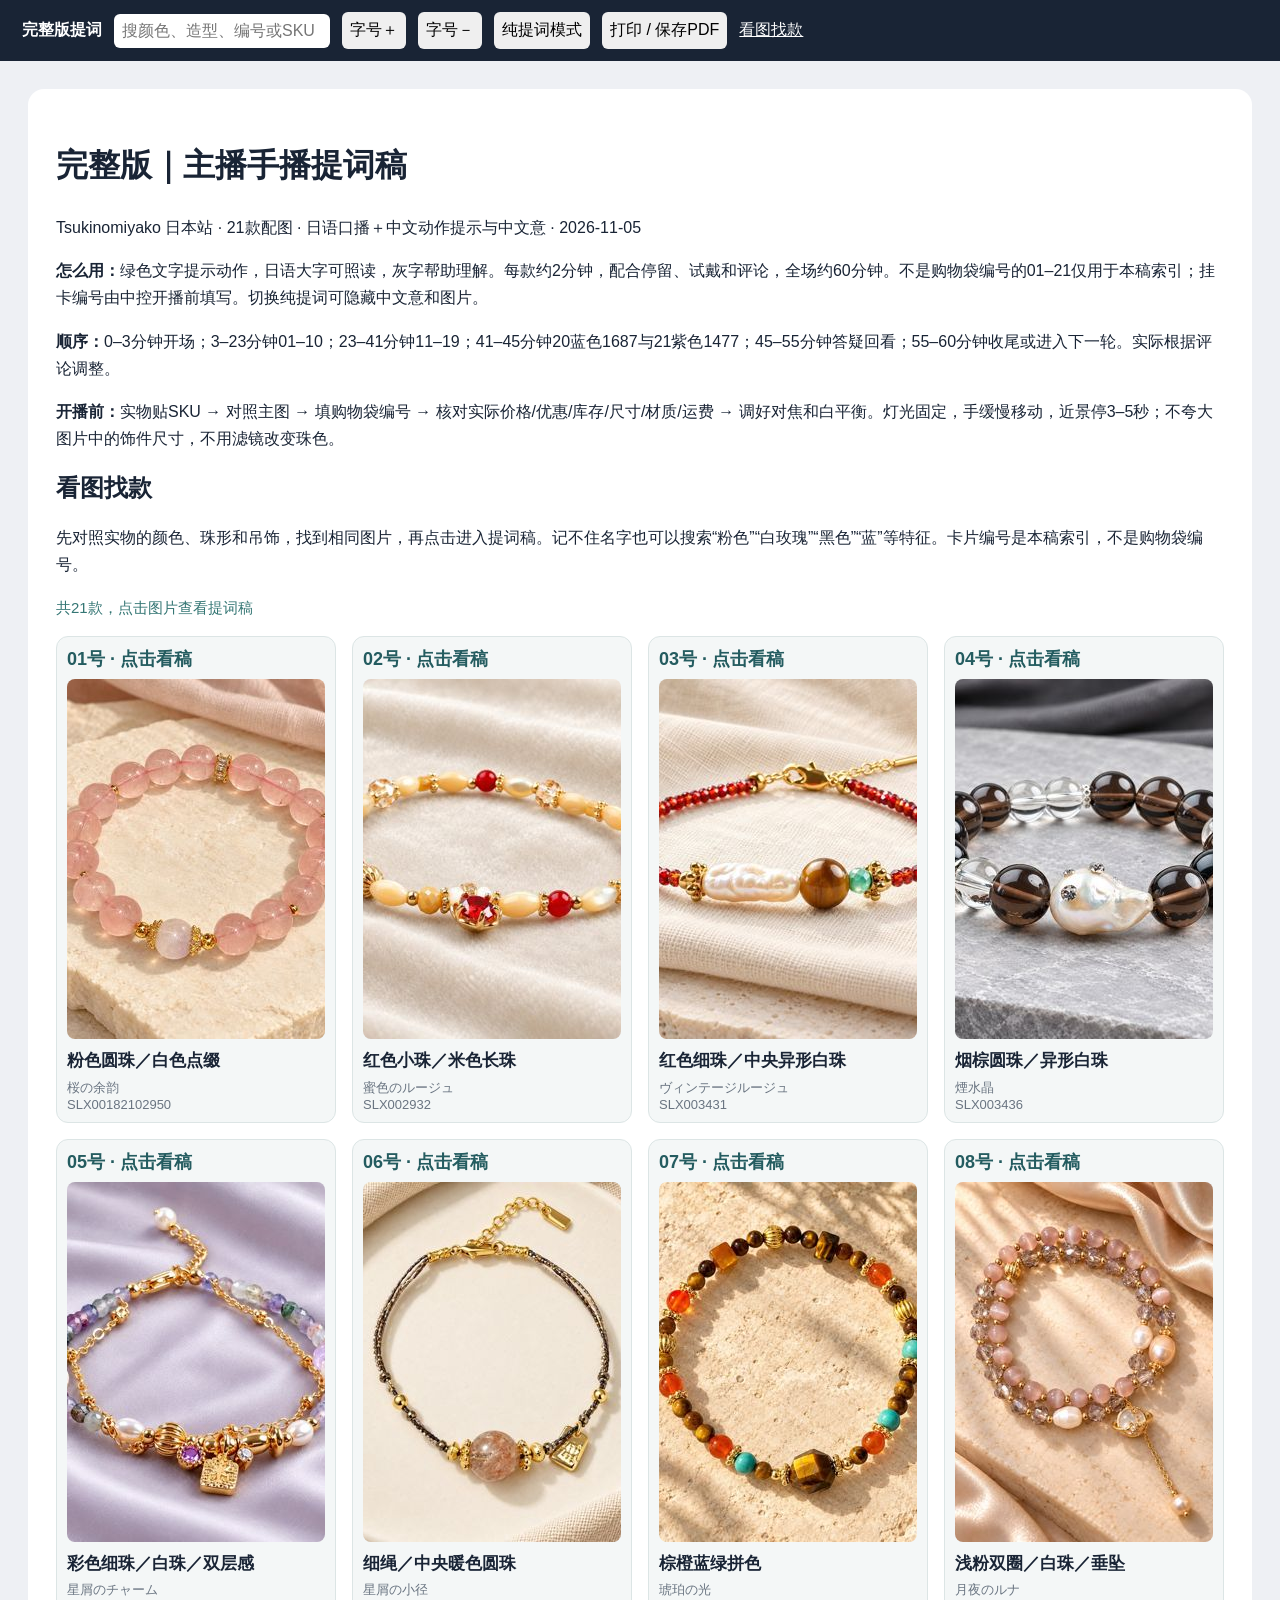
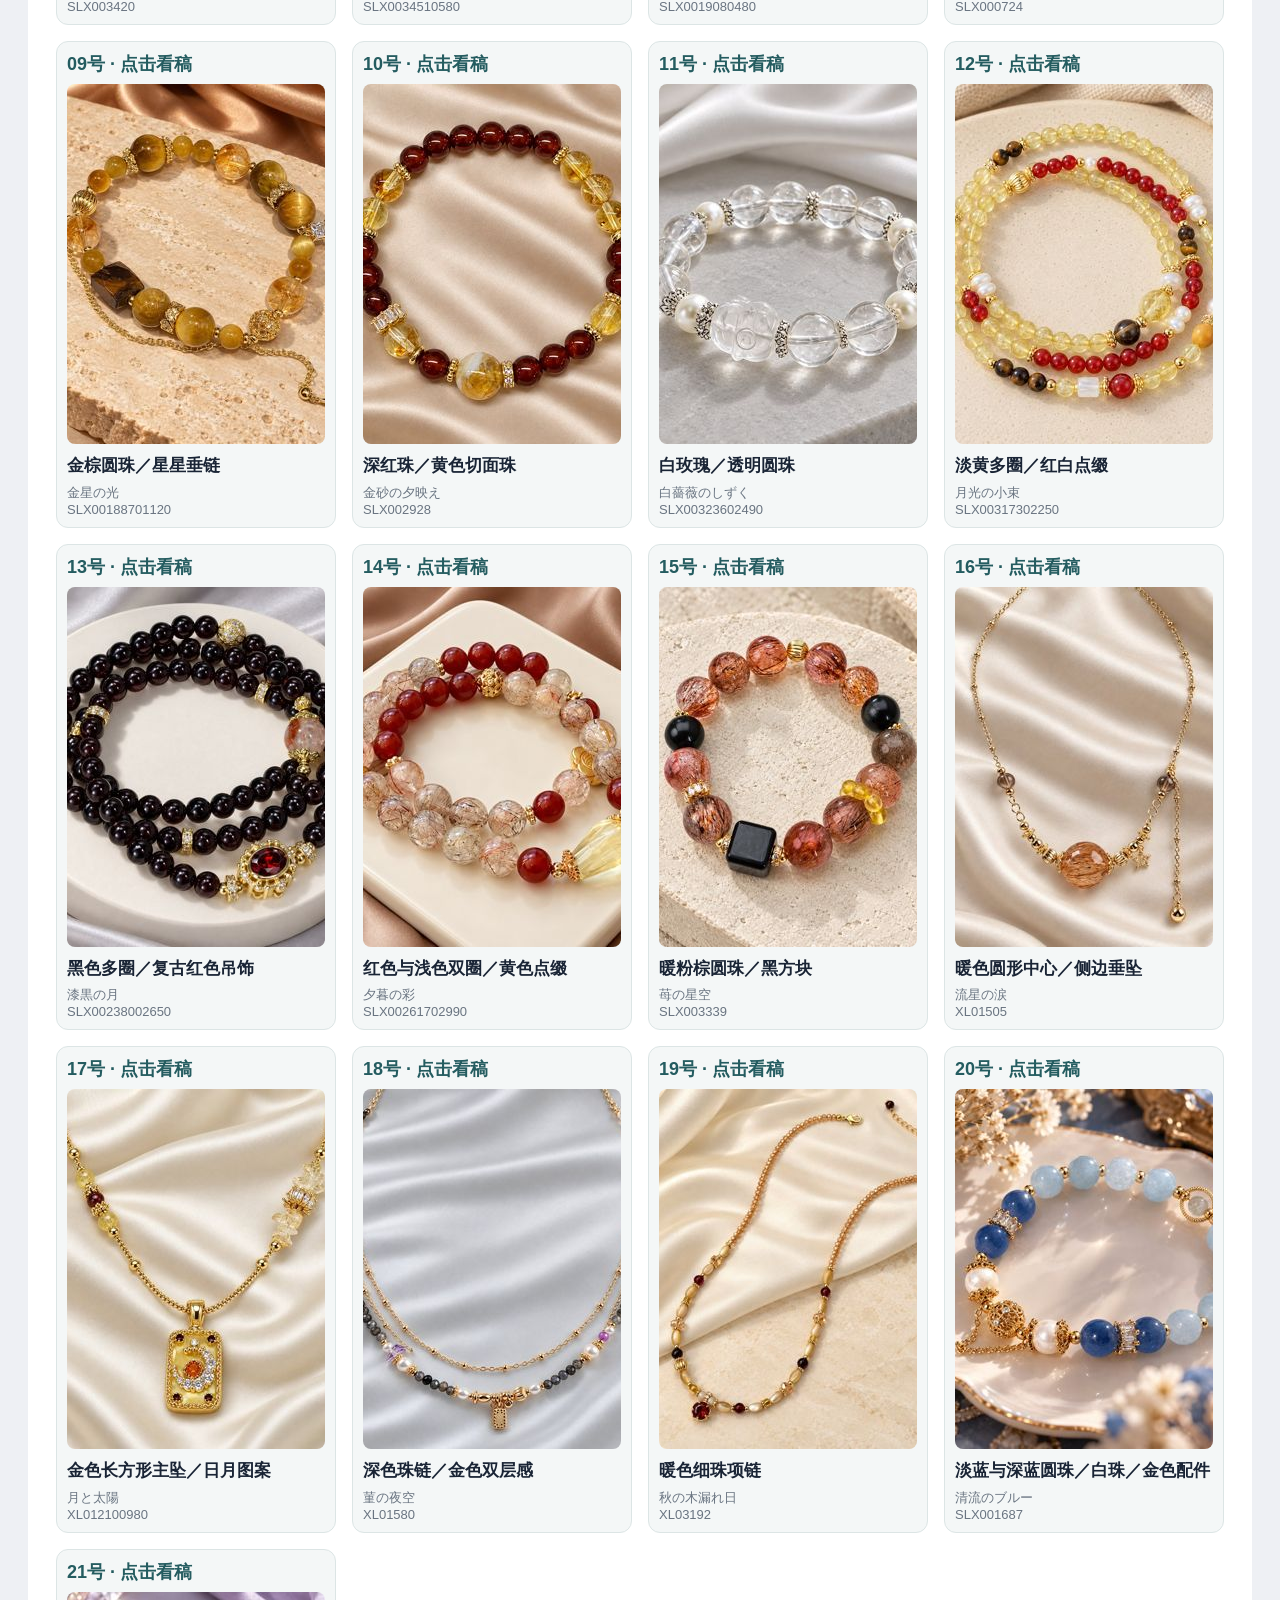
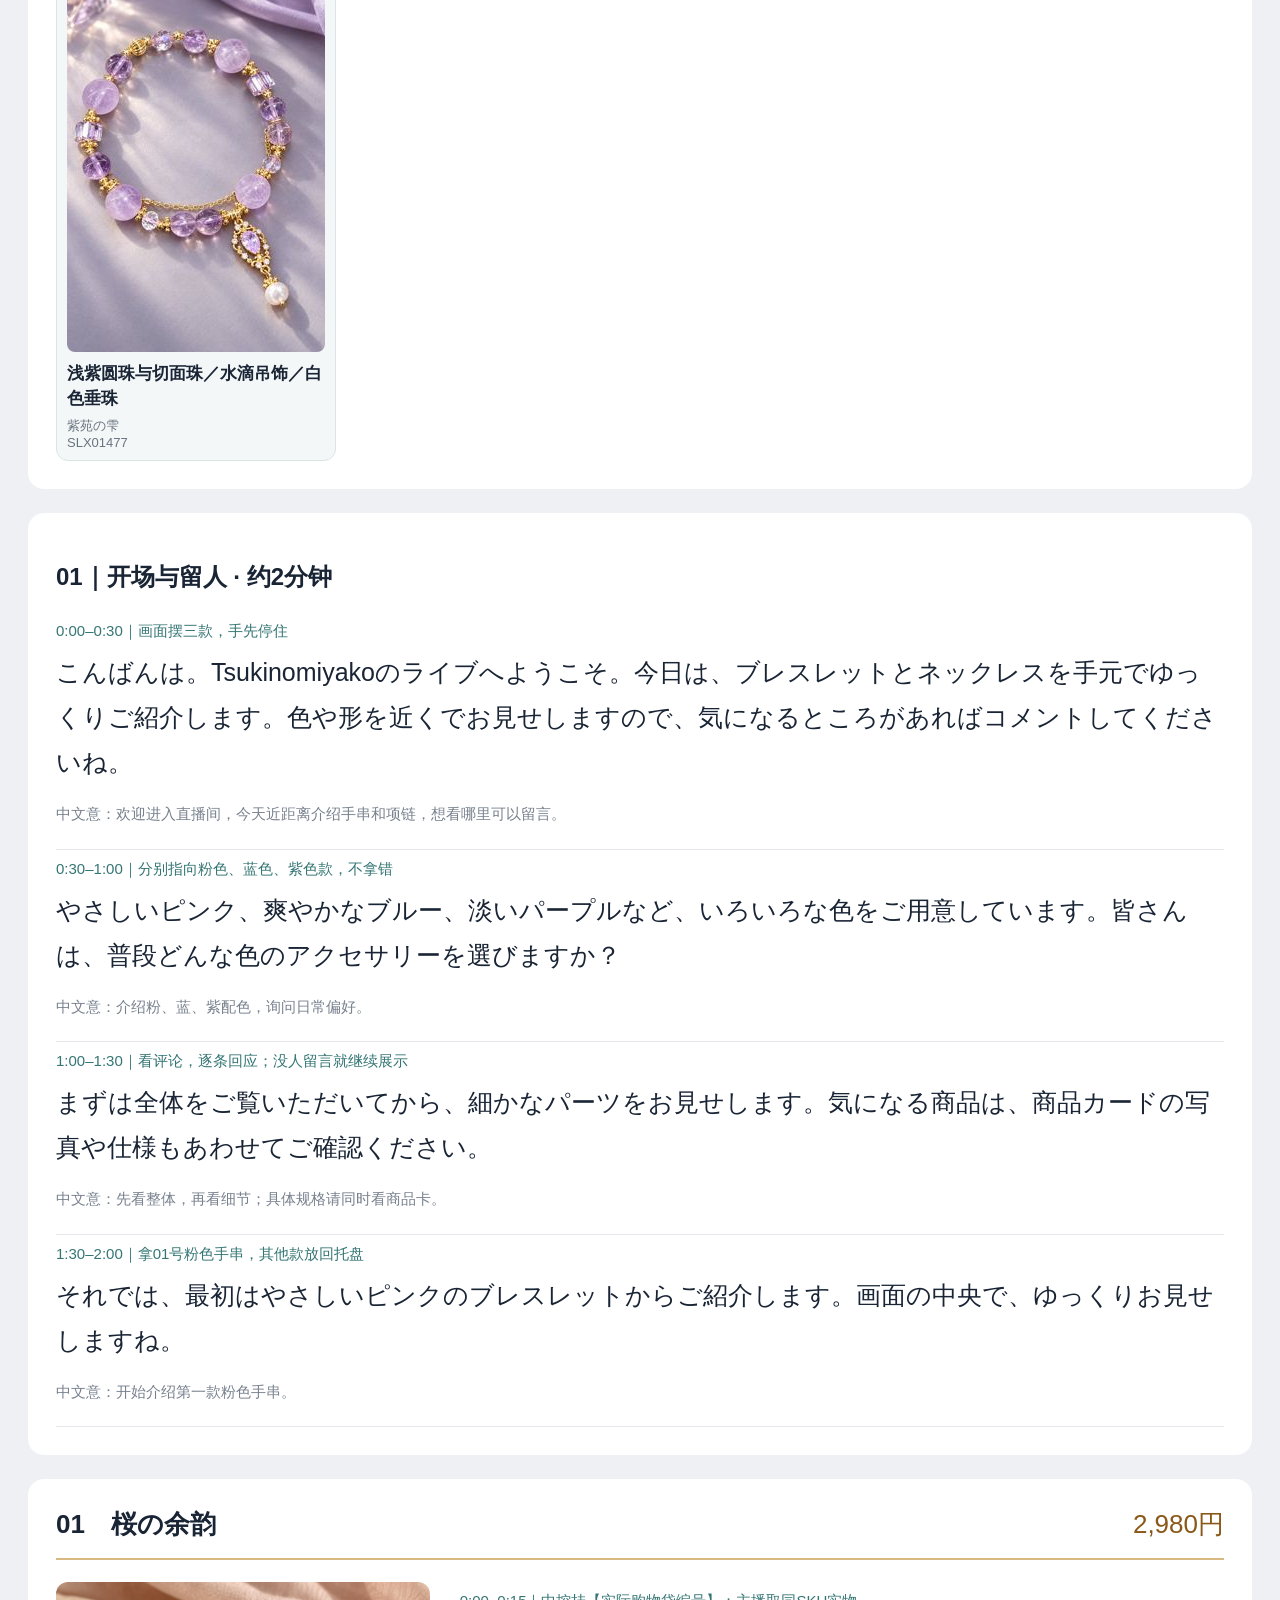
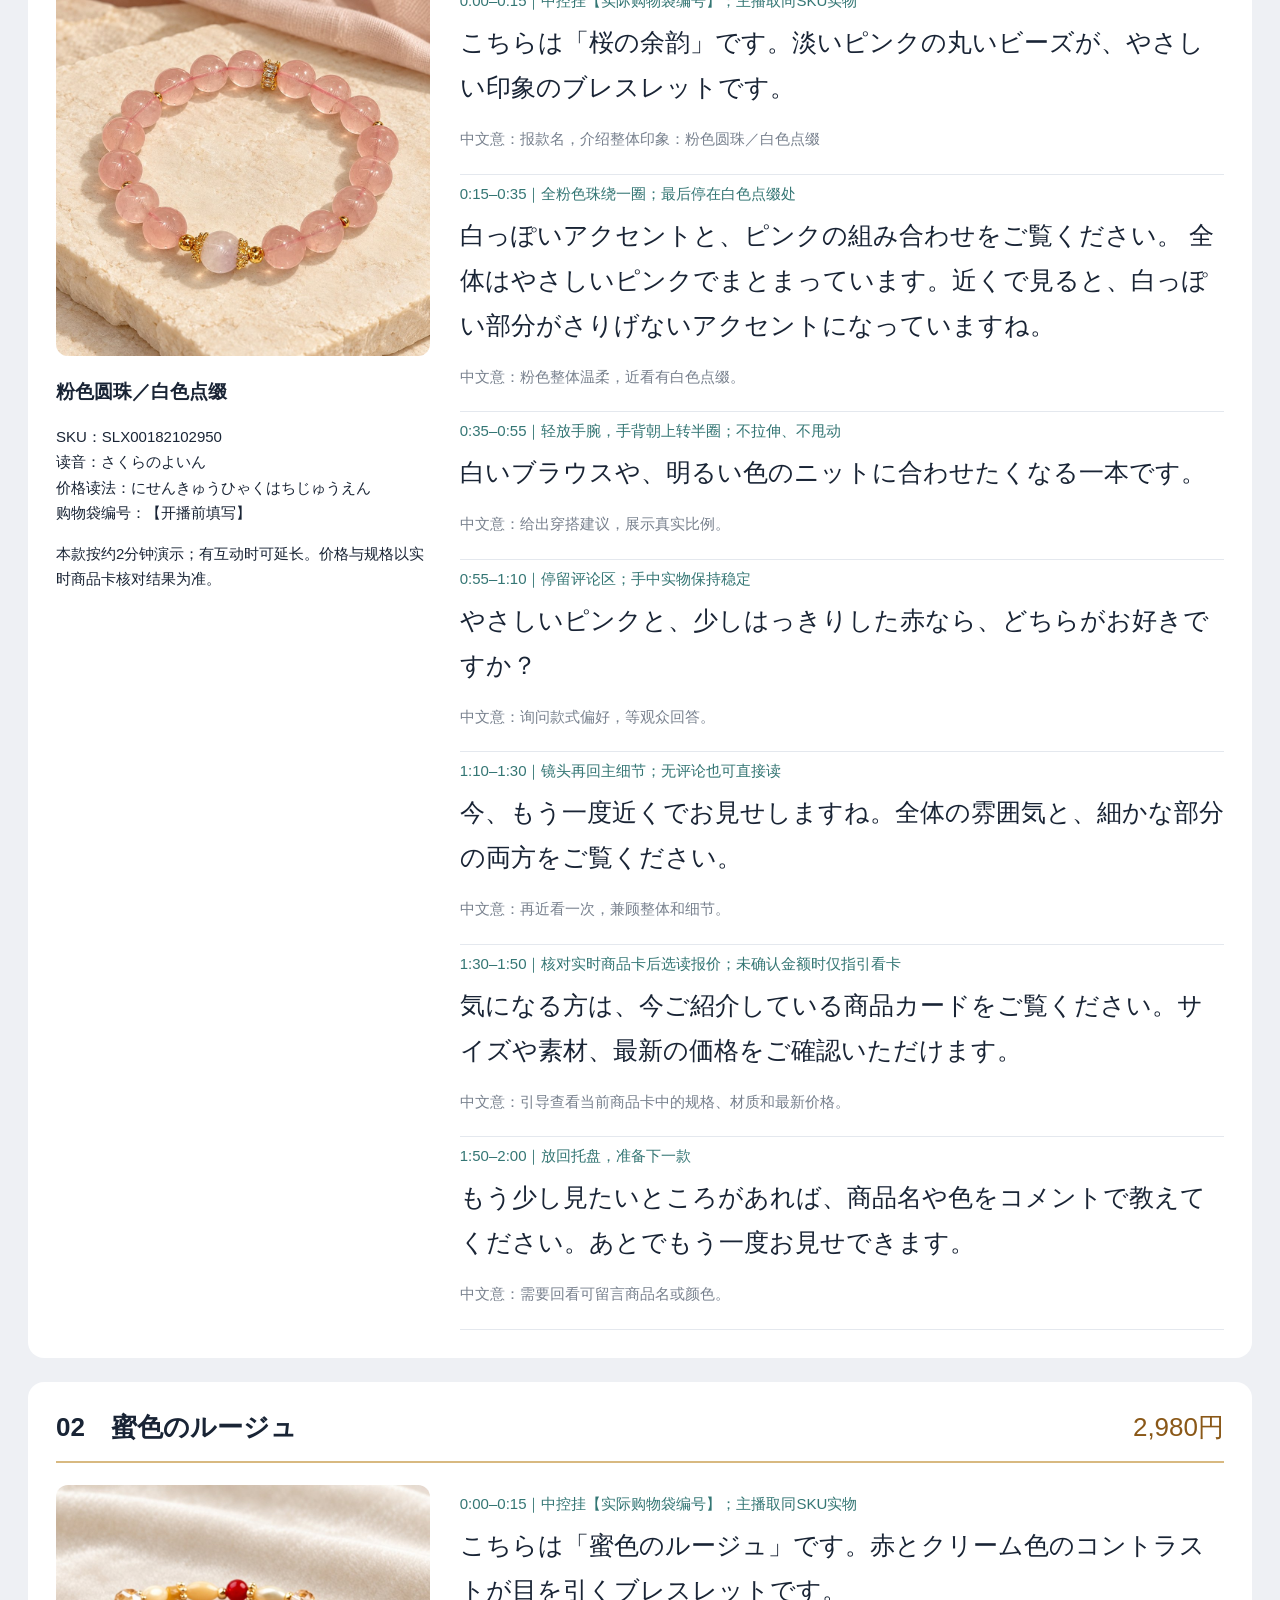
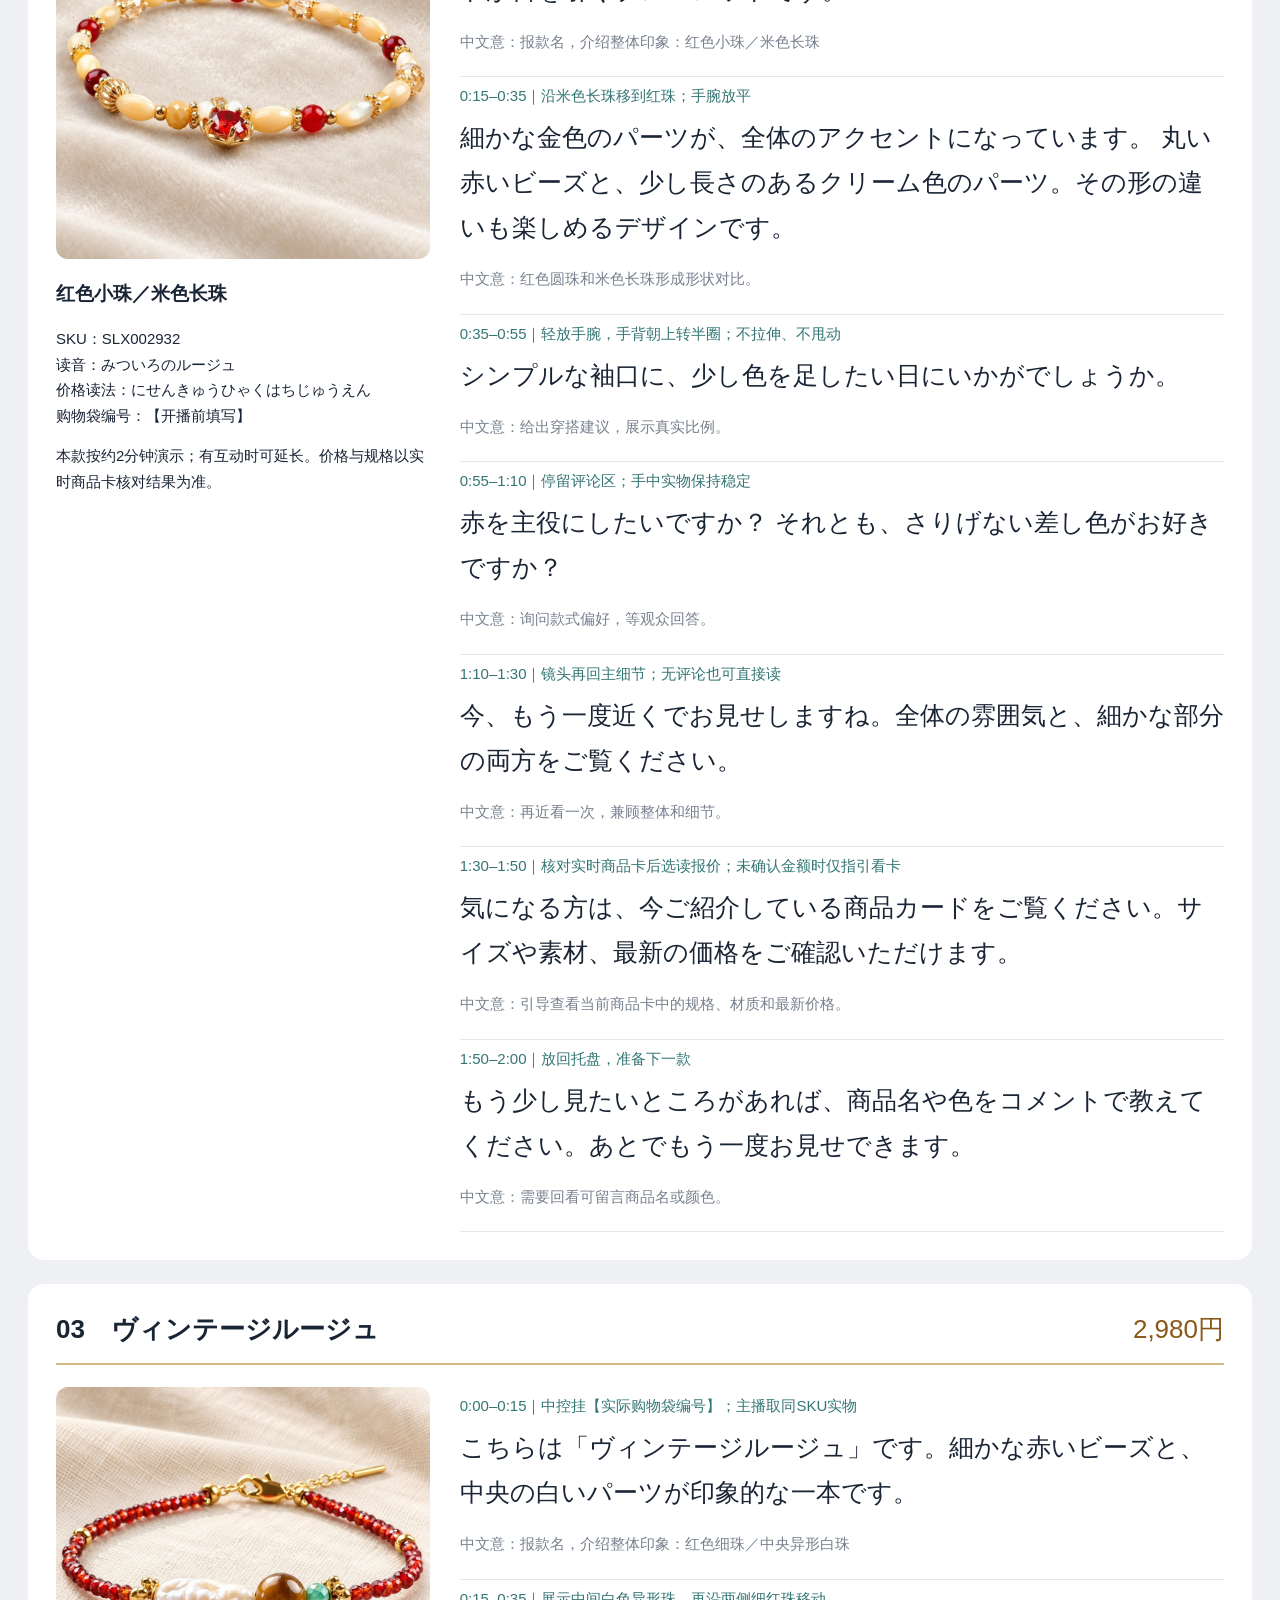
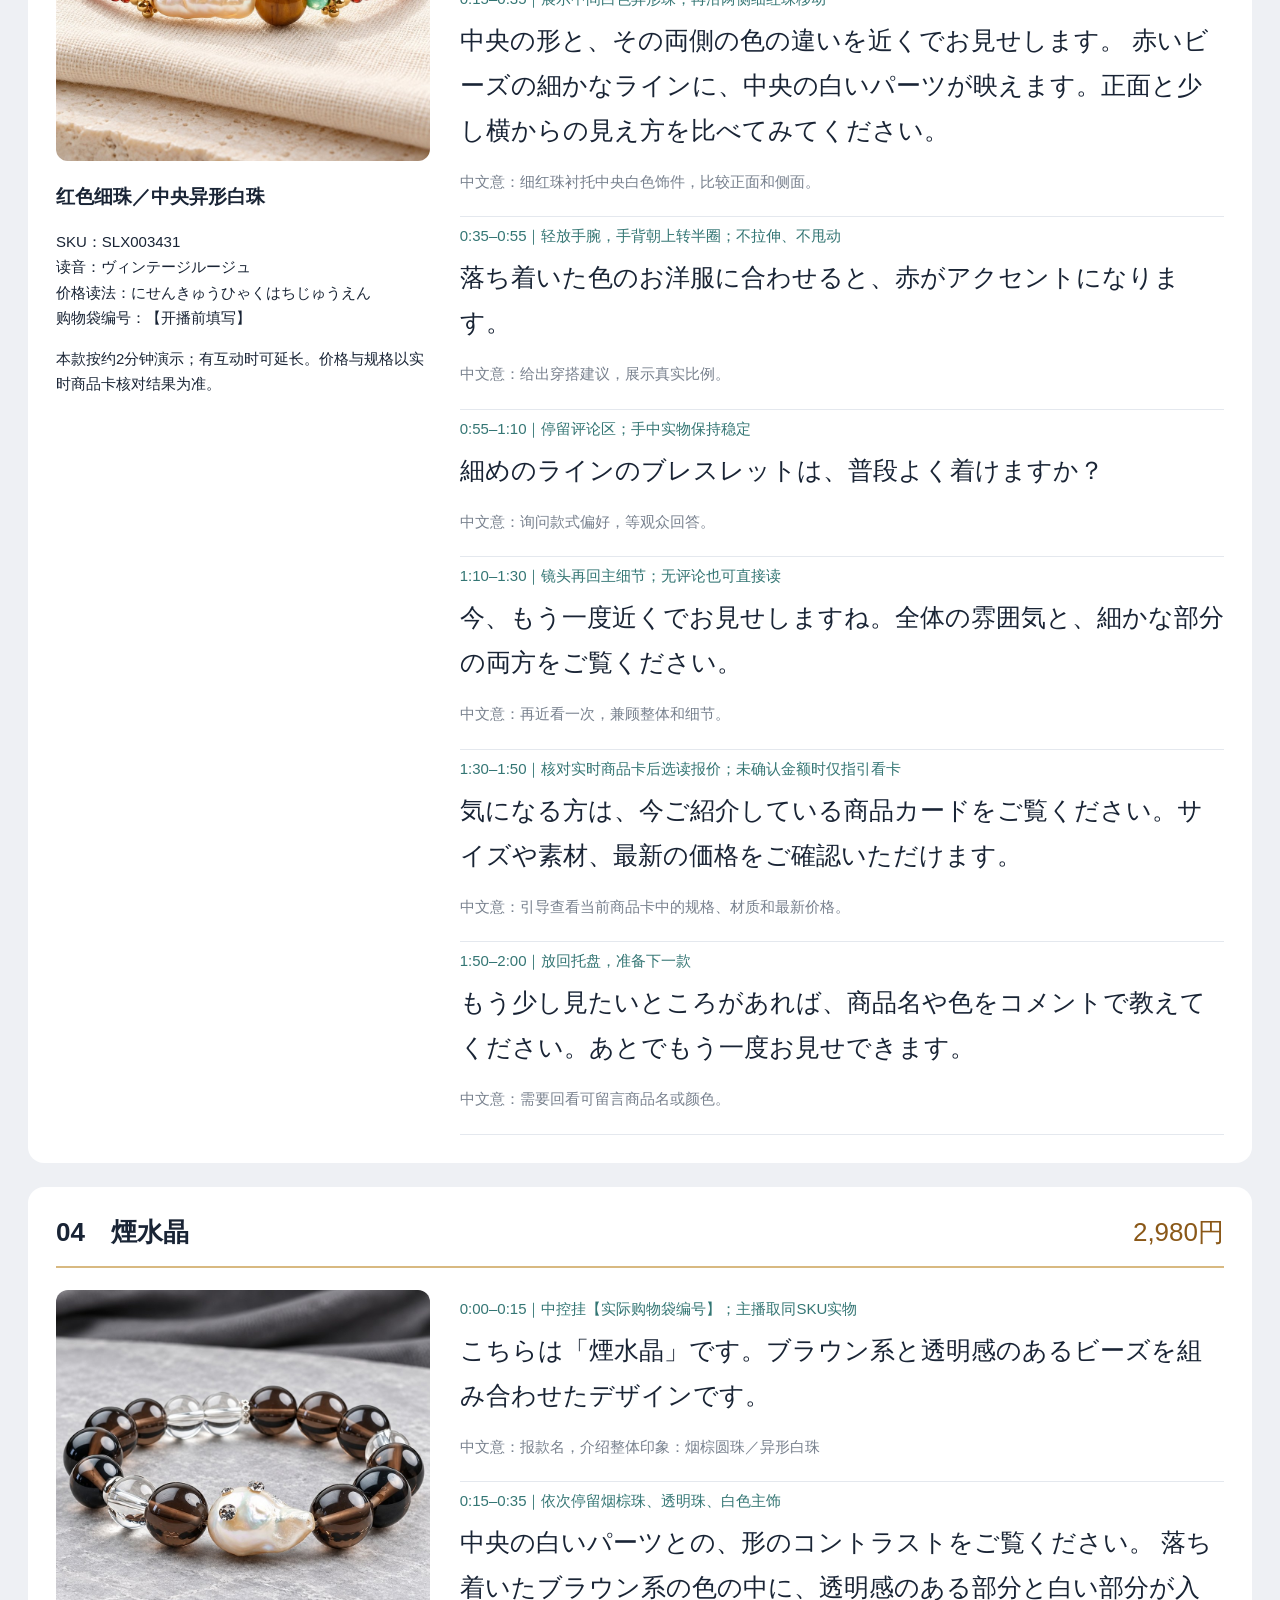
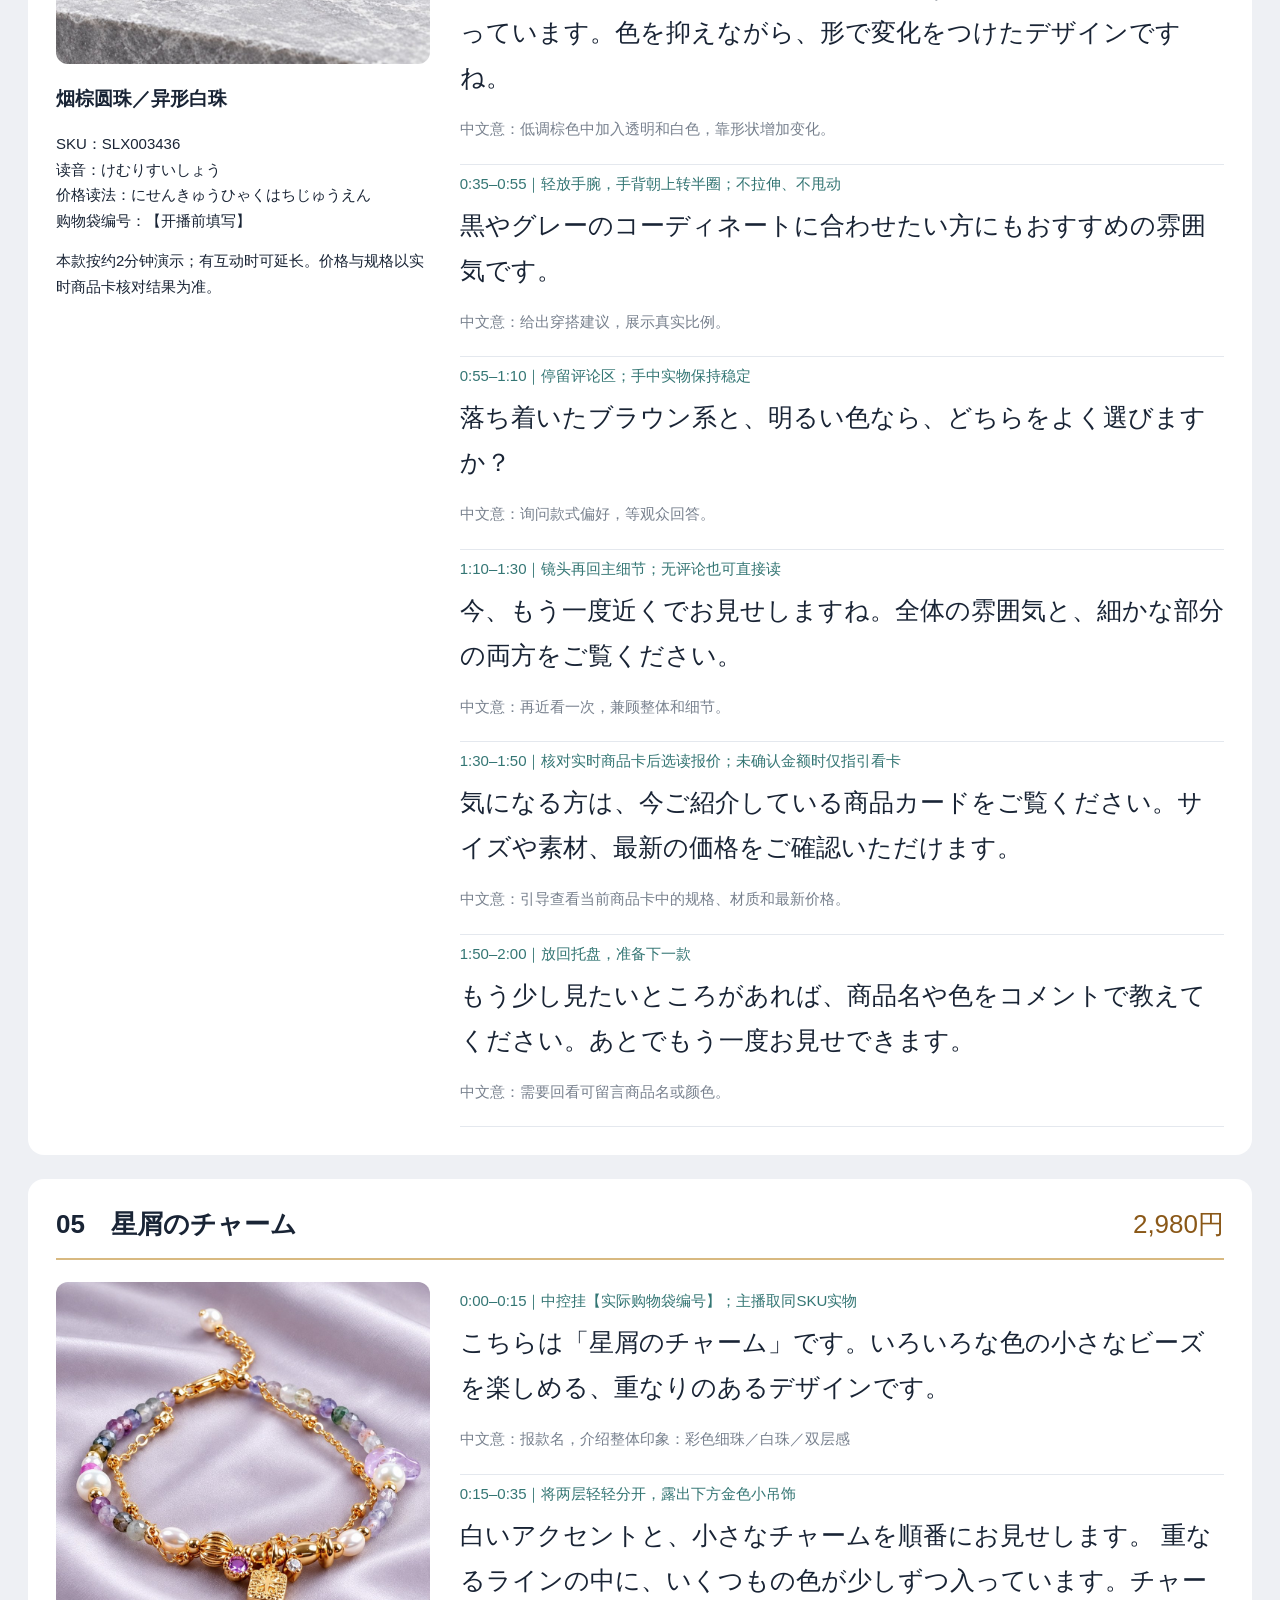
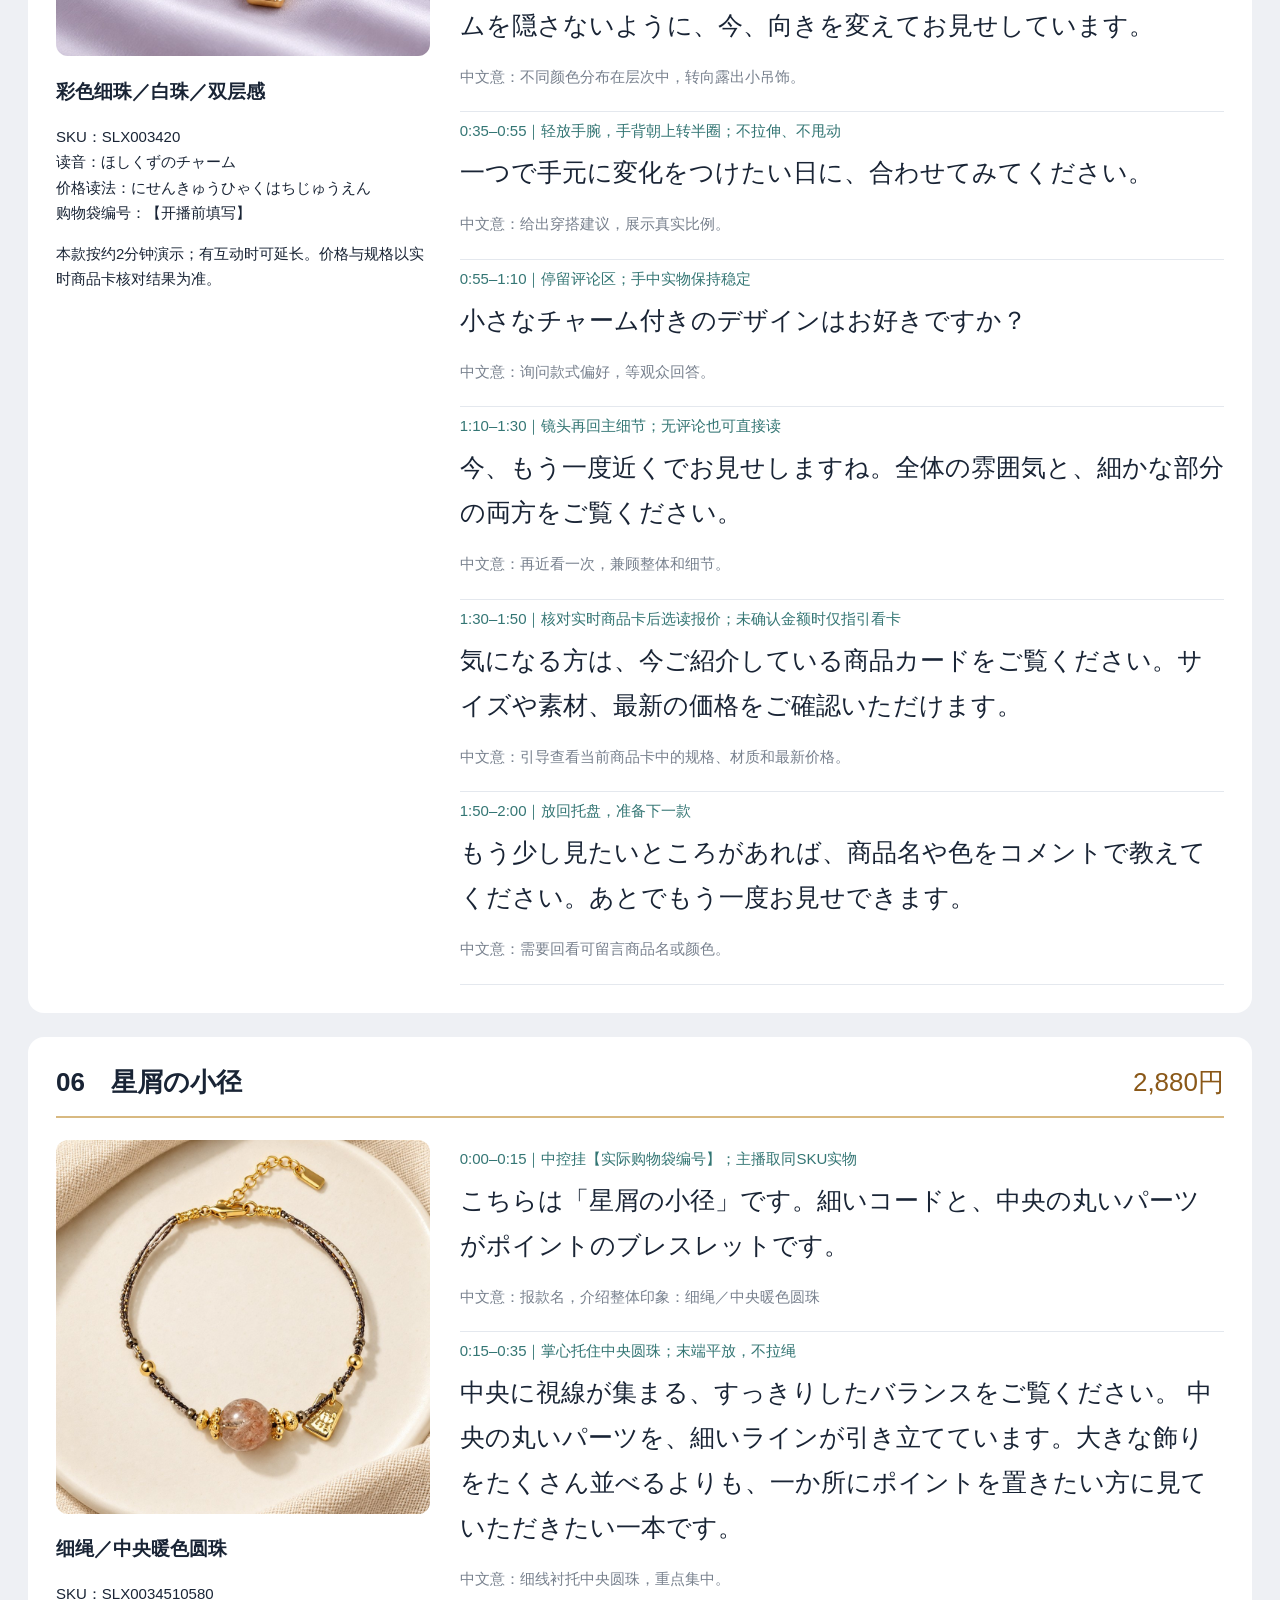
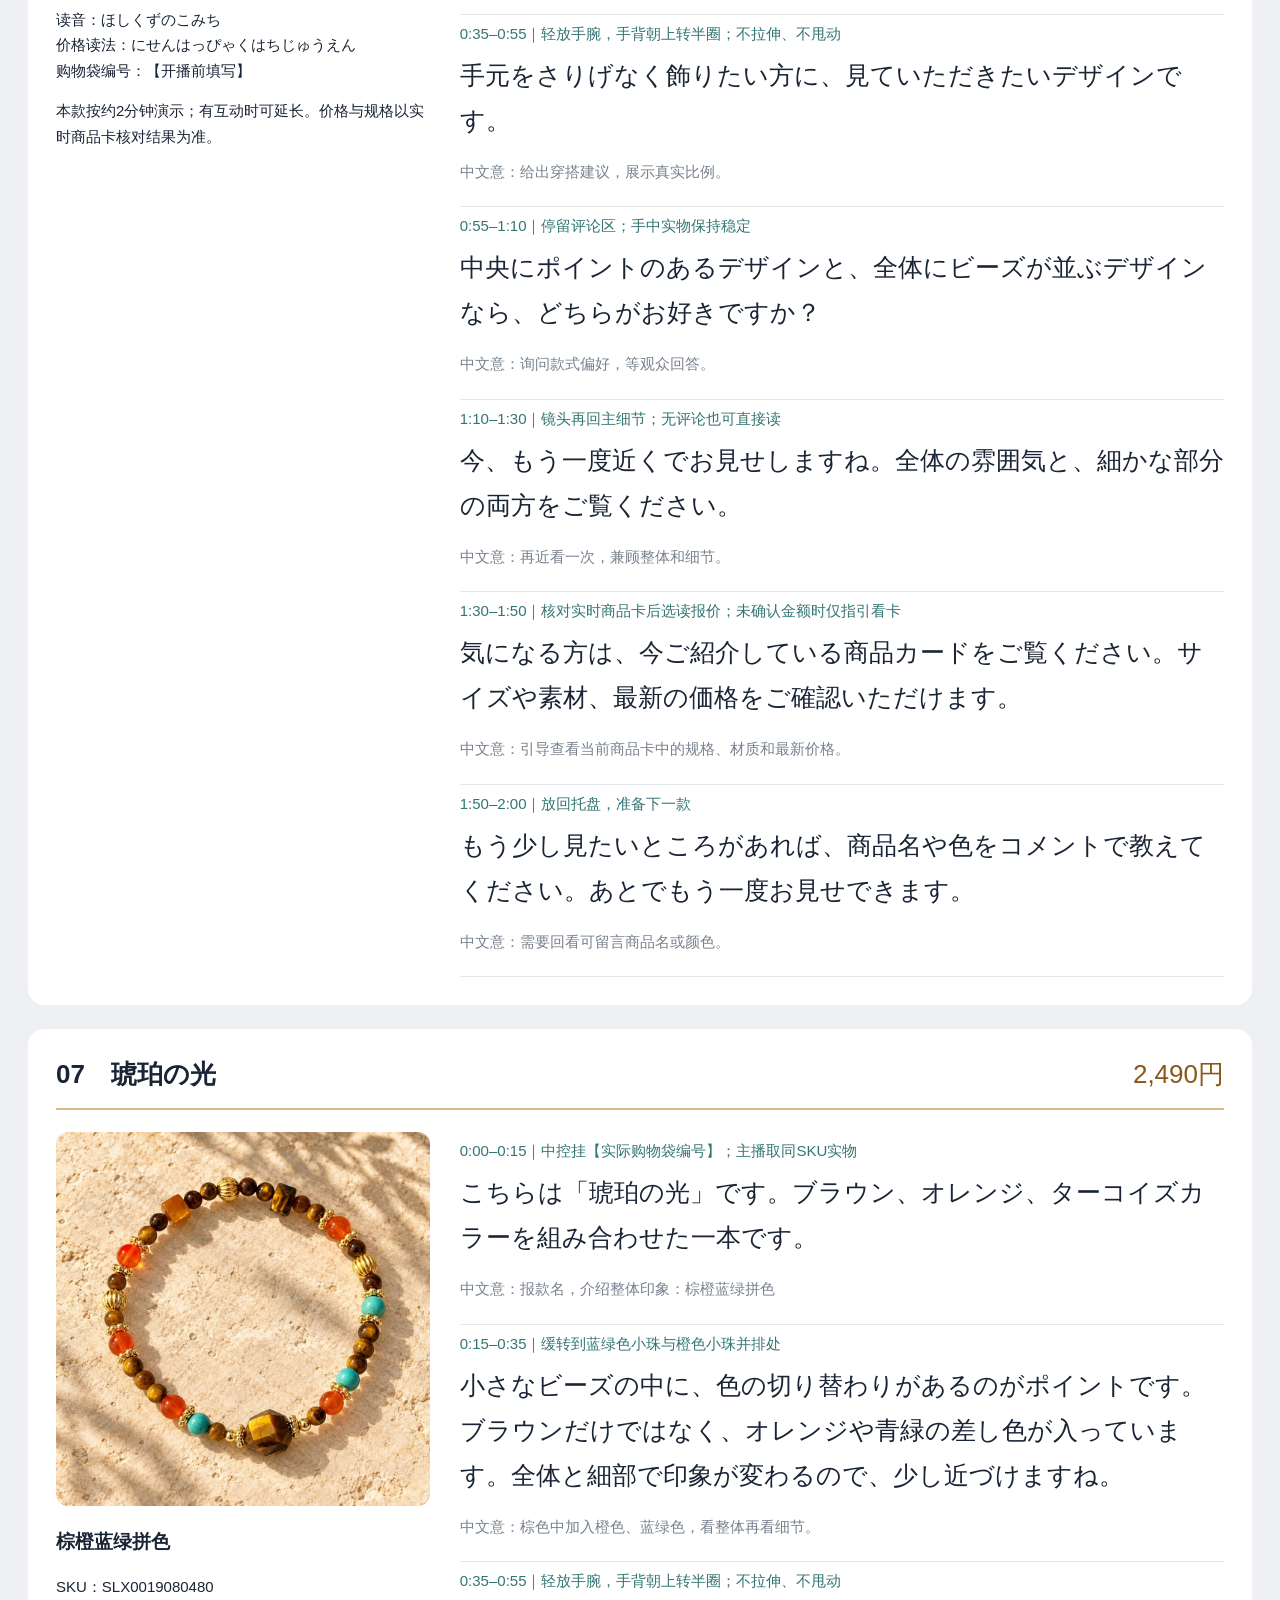
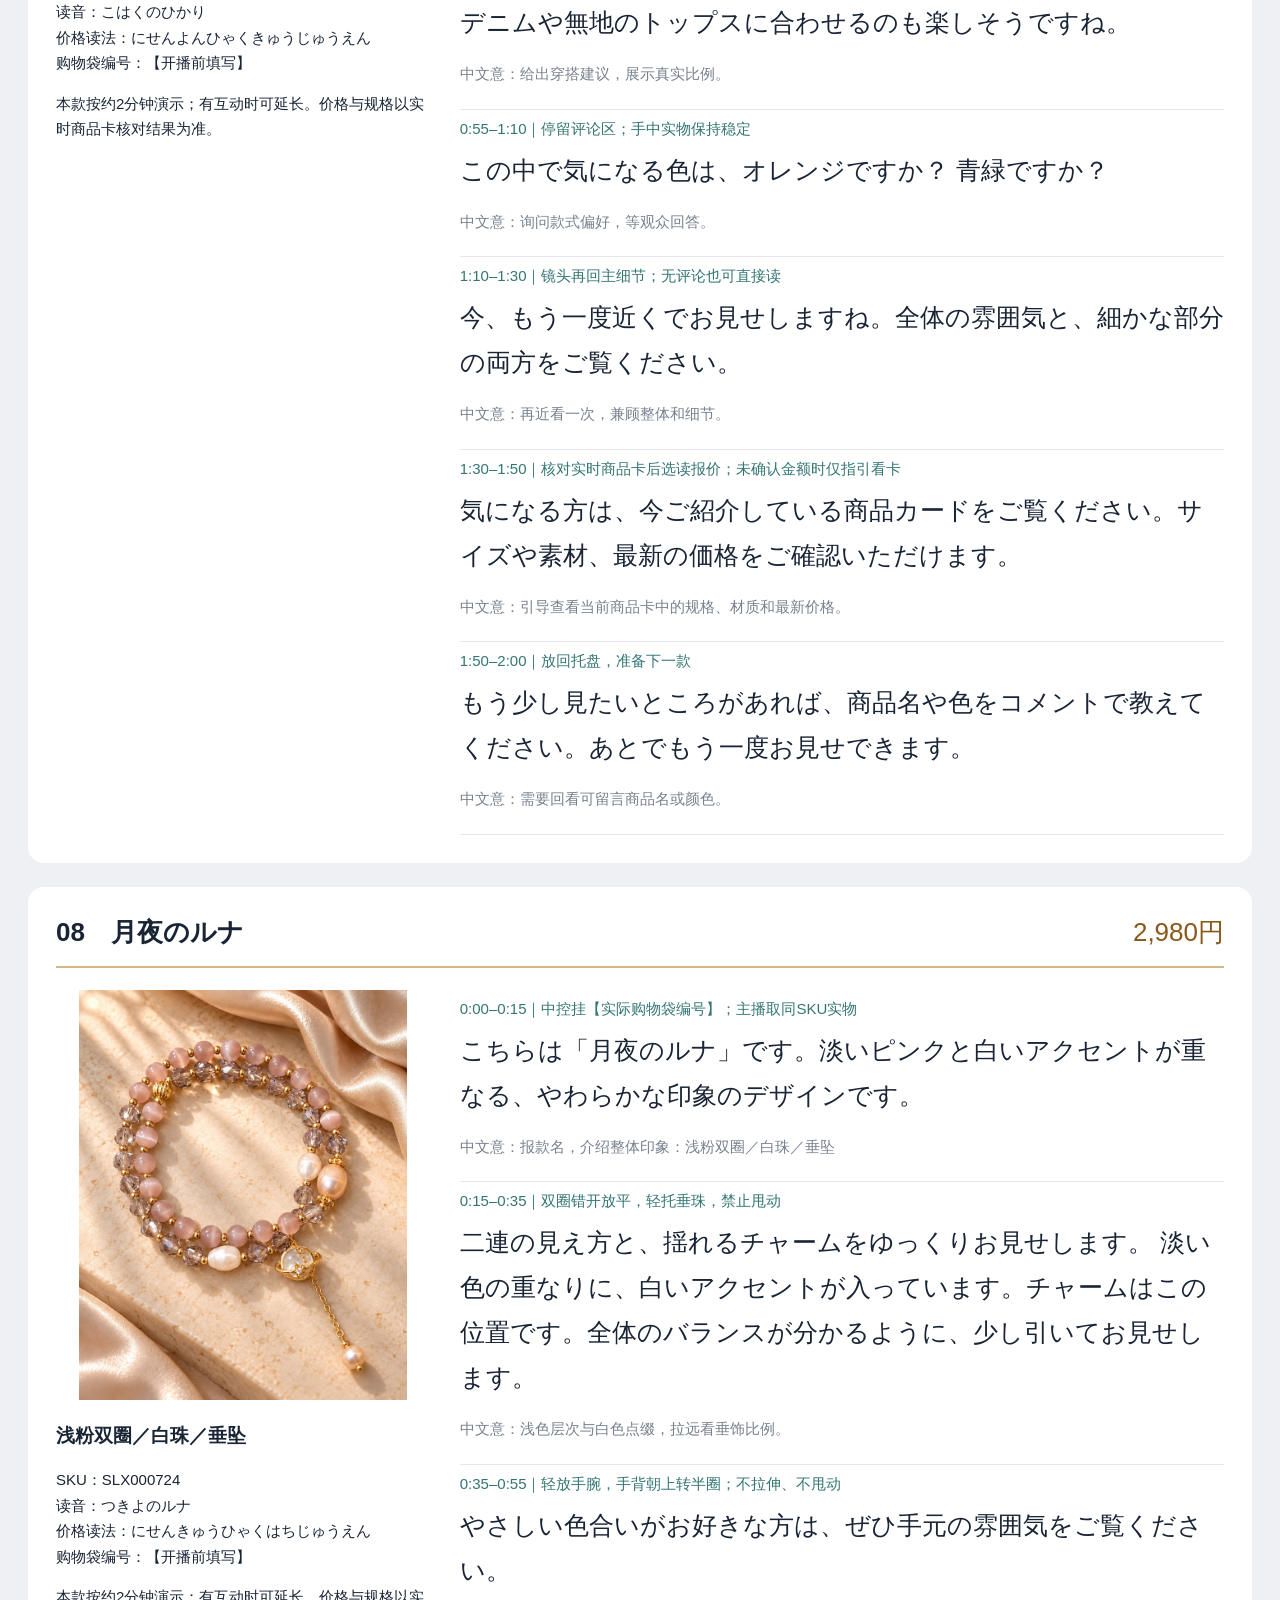
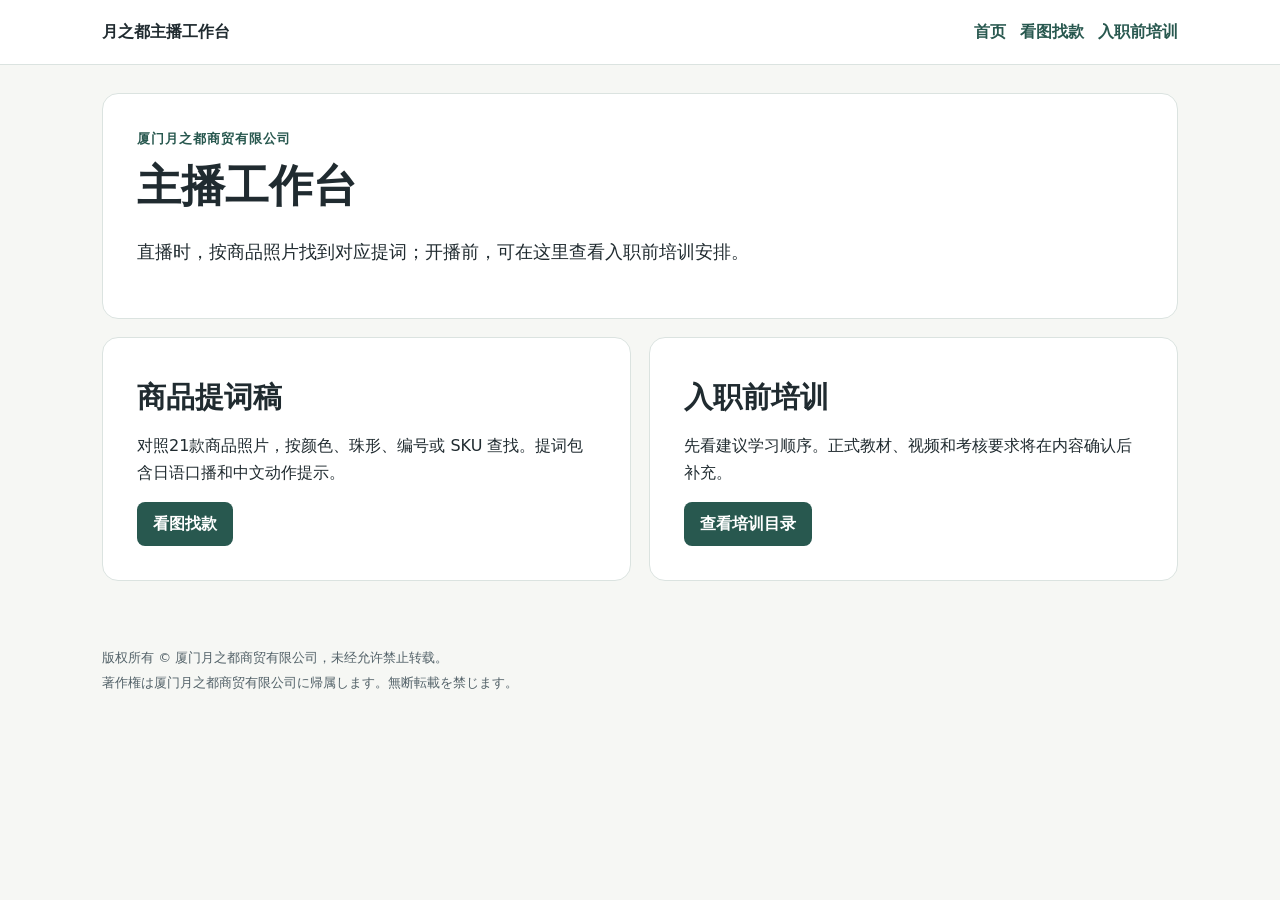
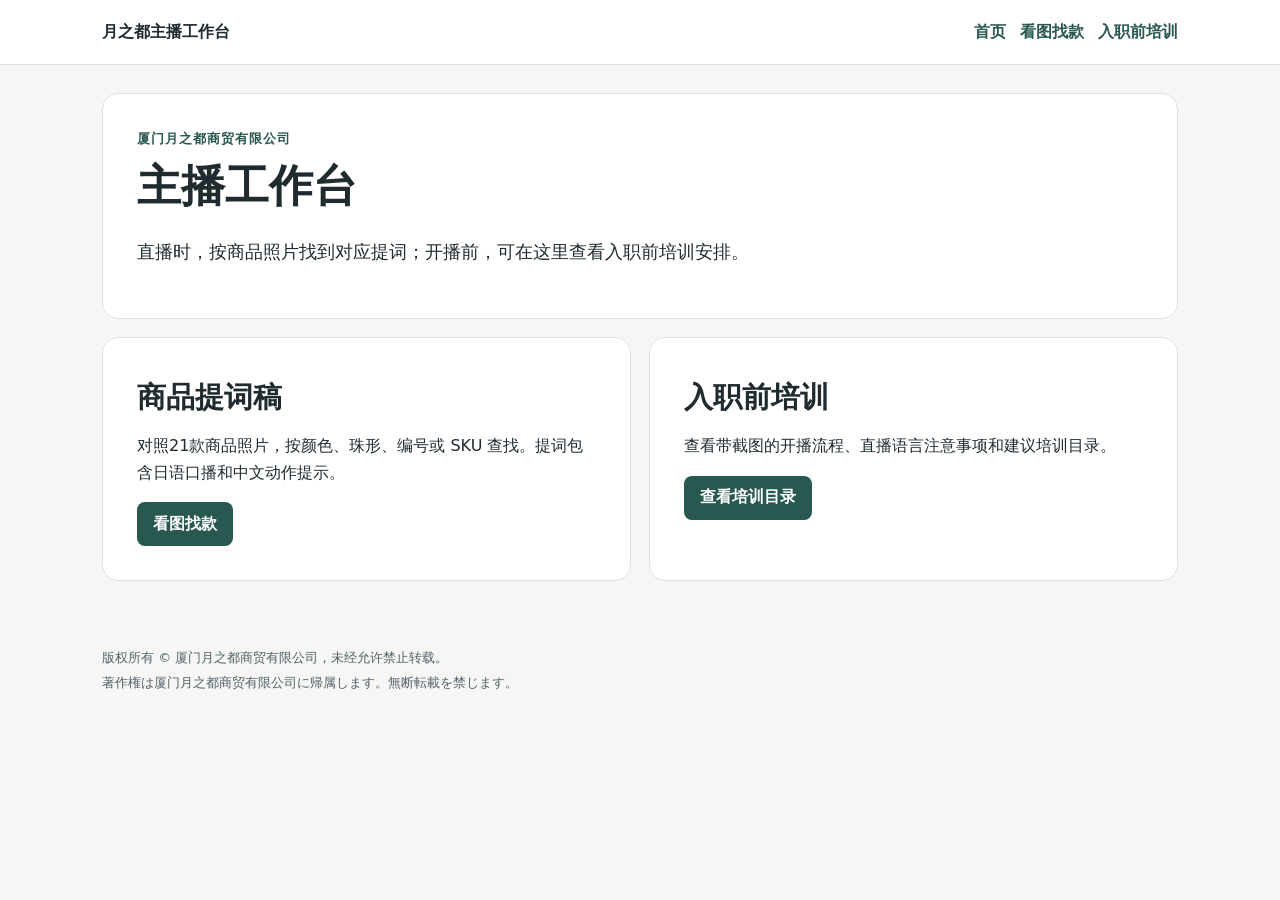
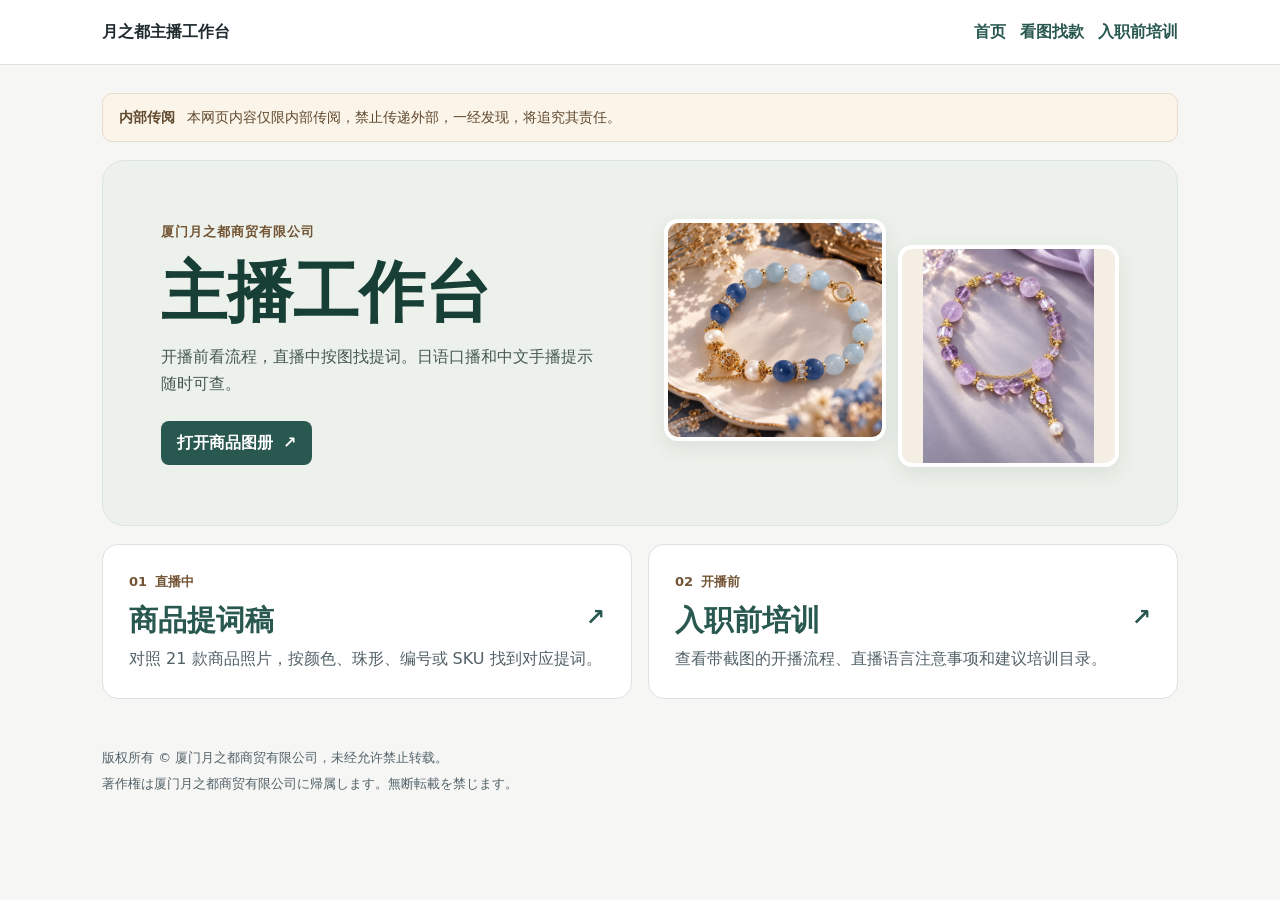
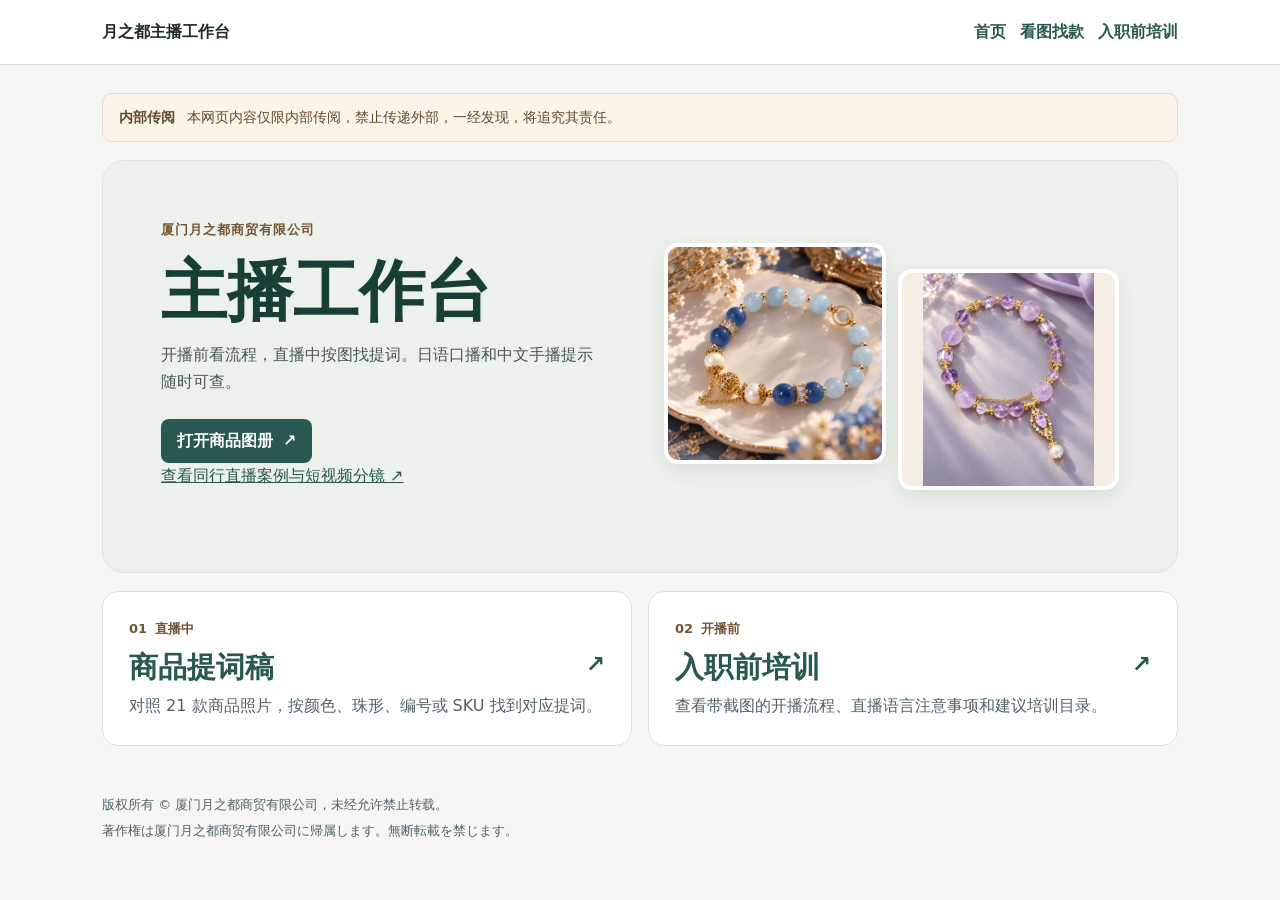
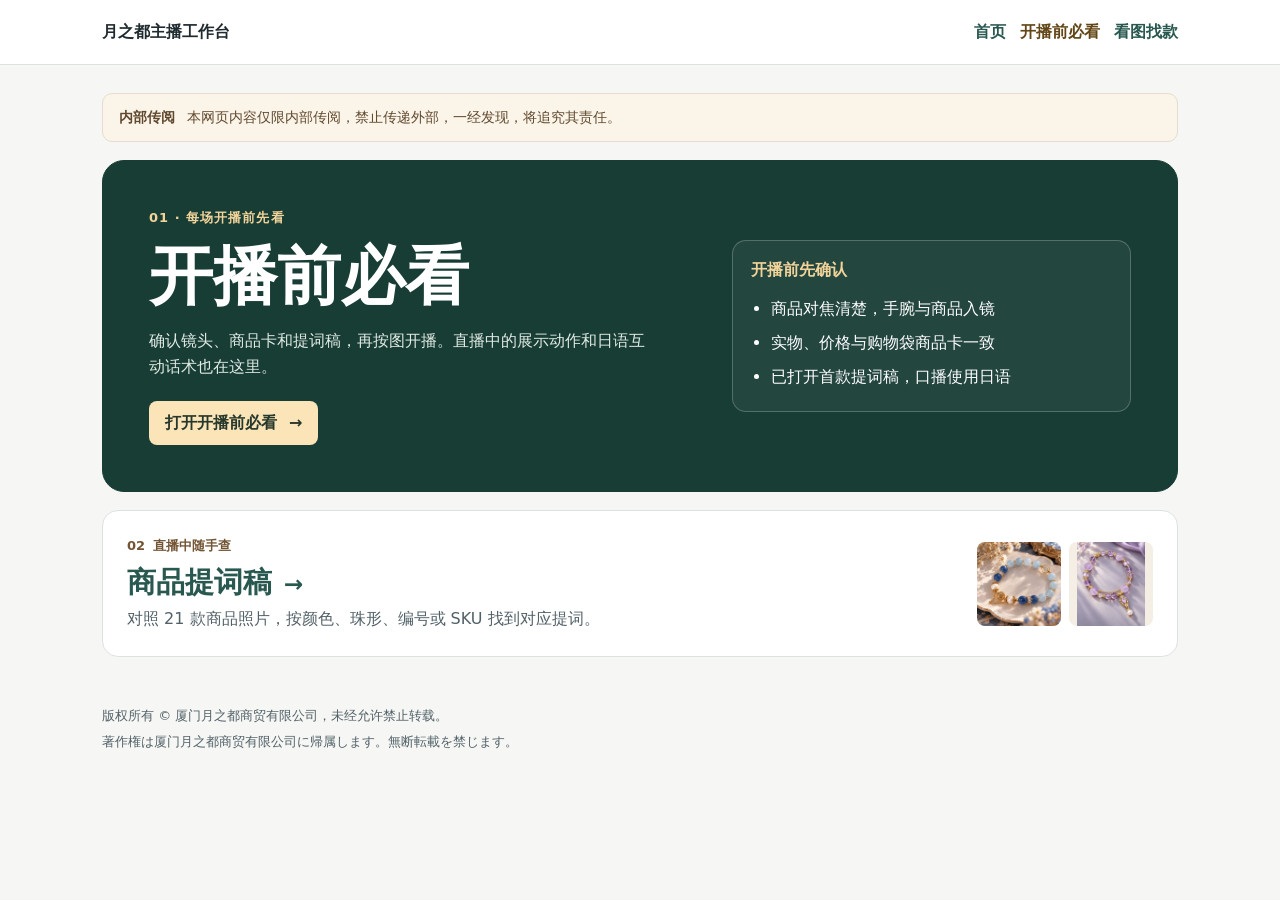
